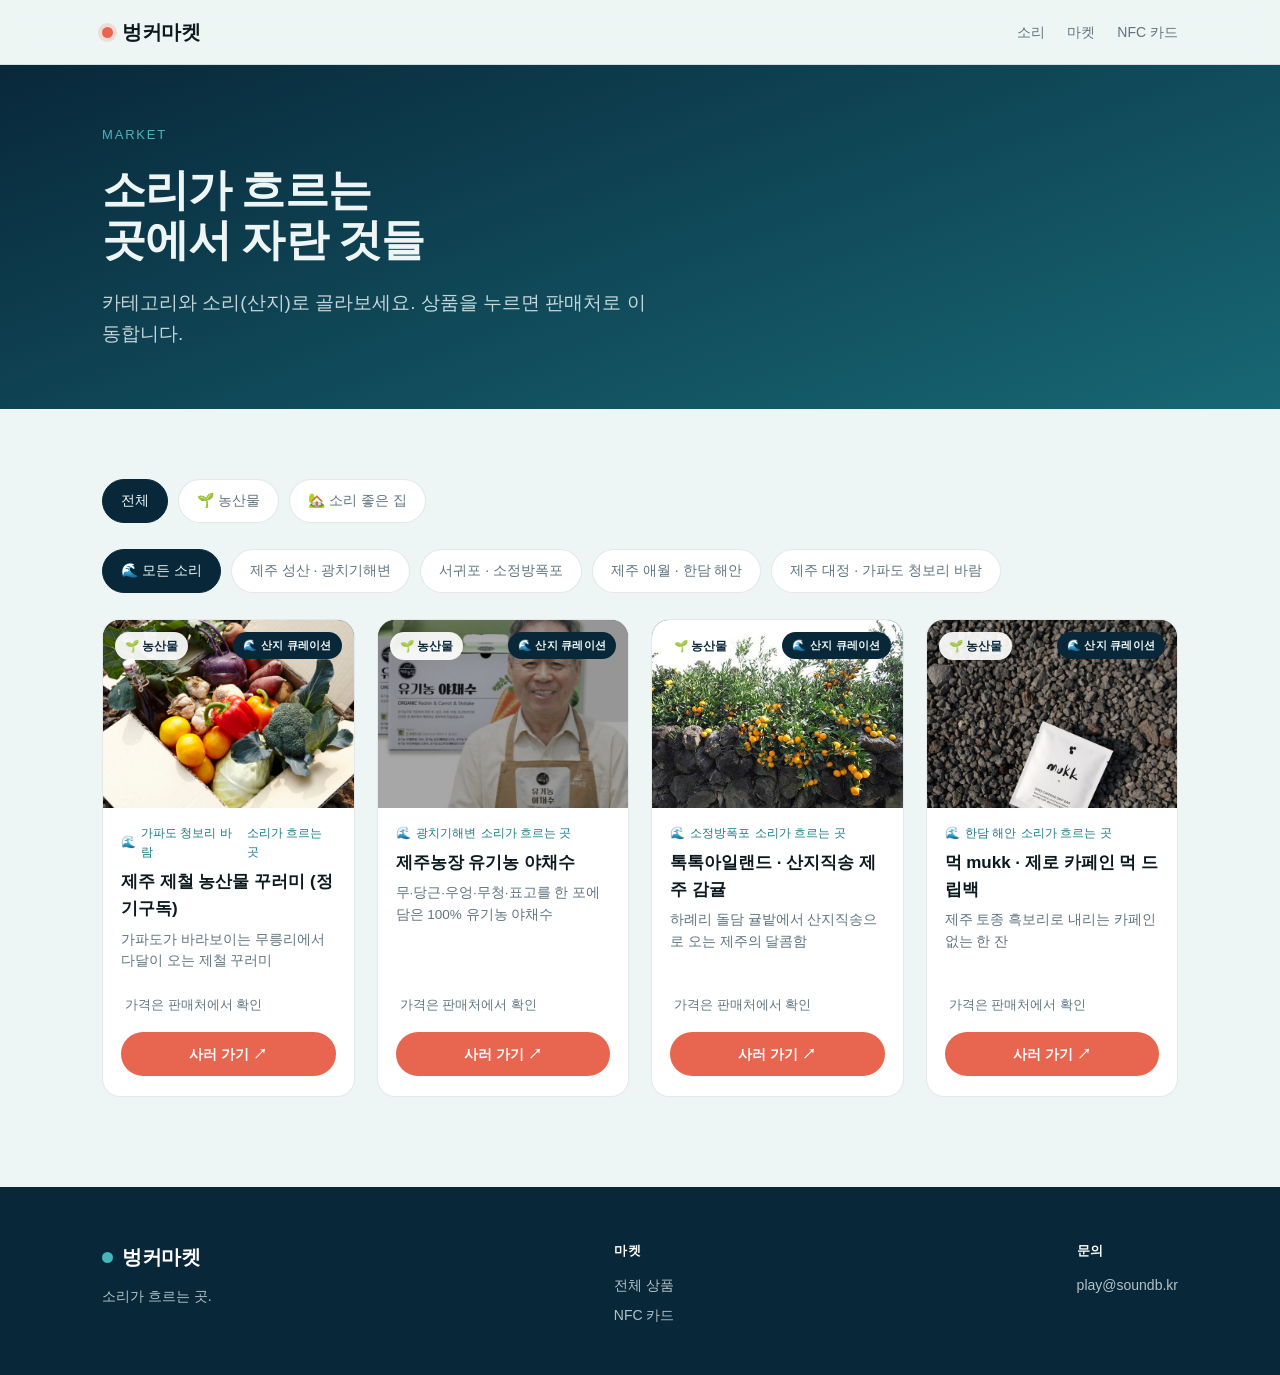
==== catalog.html @ 380b3077 "품절 농가 2곳 제거 (더유스 단호박, 애월 미니밤호박)" ====
<!DOCTYPE html>
<html lang="ko">
<head>
<meta charset="UTF-8">
<meta name="viewport" content="width=device-width, initial-scale=1">
<meta http-equiv="Content-Security-Policy" content="default-src 'self'; script-src 'self' 'unsafe-inline' https://gc.zgo.at; style-src 'self' 'unsafe-inline'; img-src 'self' data: https://bunkermarket.goatcounter.com; media-src 'self'; connect-src 'self' https://bunkermarket.goatcounter.com; object-src 'none'; base-uri 'self'">
<title>마켓 · 벙커마켓</title>
<link rel="stylesheet" href="css/style.css?v=6">
</head>
<body>

<header class="nav">
  <div class="wrap">
    <a class="brand" href="index.html"><span class="dot"></span>벙커마켓</a>
    <nav>
      <a href="index.html#soundmap">소리</a>
      <a href="catalog.html">마켓</a>
      <a href="nfc.html">NFC 카드</a>
    </nav>
  </div>
</header>

<section class="hero" style="background:linear-gradient(160deg,var(--sea),var(--tide) 130%)">
  <div class="wrap" style="padding:56px 22px 60px">
    <span class="kicker">MARKET</span>
    <h1 style="font-size:clamp(28px,5vw,44px)">소리가 흐르는 곳에서 자란 것들</h1>
    <p class="lead">카테고리와 소리(산지)로 골라보세요. 상품을 누르면 판매처로 이동합니다.</p>
  </div>
</section>

<section class="block">
  <div class="wrap">
    <!-- 카테고리 필터 -->
    <div class="filters" id="catFilters"></div>
    <!-- 소리(산지) 필터 -->
    <div class="filters" id="soundFilters"></div>
    <div class="prod-grid" id="grid"></div>
    <p class="muted center" id="empty" style="display:none;padding:40px">조건에 맞는 상품이 없어요.</p>
  </div>
</section>

<footer class="site"><div class="wrap">
  <div class="col"><div class="brand" style="font-size:20px"><span class="dot" style="background:var(--tide-lite);box-shadow:none"></span> 벙커마켓</div>
    <p style="font-size:14px">소리가 흐르는 곳.</p></div>
  <div class="col"><h4>마켓</h4><a href="catalog.html">전체 상품</a><a href="nfc.html">NFC 카드</a></div>
  <div class="col"><h4>문의</h4><a href="mailto:play@soundb.kr">play@soundb.kr</a></div>
</div></footer>

<script src="js/data.js?v=6"></script>
<script src="js/ocean.js?v=6"></script>
<script src="js/app.js?v=6"></script>
<script>
  let state = { cat: U.qs('cat') || 'all', sound: U.qs('s') || 'all' };
  // 존재하지 않는 카테고리/소리 파라미터는 무시 (조작된 URL로 렌더가 깨지지 않게)
  if(state.cat!=='all' && !BUNKER.CATEGORIES[state.cat]) state.cat='all';
  if(state.sound!=='all' && !U.soundById(state.sound)) state.sound='all';

  // 카테고리 칩
  const cf = document.getElementById('catFilters');
  const cats = [['all','전체']].concat(Object.entries(BUNKER.CATEGORIES).map(([k,v])=>[k, v.icon+' '+v.label]));
  cats.forEach(([k,label])=>{
    const c=document.createElement('button'); c.className='chip'+(state.cat===k?' active':''); c.textContent=label;
    c.onclick=()=>{ state.cat=k; sync(); render(); }; cf.appendChild(c);
  });

  // 소리(산지) 칩
  const sf = document.getElementById('soundFilters');
  const soundsWithItems = BUNKER.SOUNDS.filter(s=>U.listingsForSound(s.id).length);
  [['all','🌊 모든 소리']].concat(soundsWithItems.map(s=>[s.id, s.region.area+' · '+s.title]))
    .forEach(([k,label])=>{
      const c=document.createElement('button'); c.className='chip'+(state.sound===k?' active':''); c.textContent=label;
      c.onclick=()=>{ state.sound=k; sync(); render(); }; sf.appendChild(c);
    });

  function sync(){
    [...cf.children].forEach(c=>c.classList.toggle('active',
      c.textContent===(state.cat==='all'?'전체':BUNKER.CATEGORIES[state.cat].icon+' '+BUNKER.CATEGORIES[state.cat].label)));
    [...sf.children].forEach((c,i)=>{
      const key = i===0?'all':soundsWithItems[i-1].id;
      c.classList.toggle('active', key===state.sound);
    });
  }

  function render(){
    const grid=document.getElementById('grid'); grid.innerHTML='';
    const list = BUNKER.LISTINGS.filter(l=>
      (state.cat==='all'||l.category===state.cat) &&
      (state.sound==='all'||l.soundId===state.sound));
    document.getElementById('empty').style.display = list.length?'none':'block';
    list.forEach(l=>grid.appendChild(UI.productCard(l)));
  }
  render();
</script>
<script data-goatcounter="https://bunkermarket.goatcounter.com/count" async src="https://gc.zgo.at/count.js"></script>
</body>
</html>
---- css/style.css ----
/* ============================================================================
 * 벙커마켓 · 디자인 시스템
 * 파도(소리)가 키운 것 — 깊은 바다 / 모래 / 포말
 * ==========================================================================*/
:root{
  --sea:#08283a;        /* 깊은 바다 */
  --sea-2:#0d3446;
  --tide:#1c7a86;       /* 조수 청록 */
  --tide-lite:#48b5bd;
  --foam:#eef6f5;       /* 포말 */
  --sand:#e8d9bd;       /* 모래 */
  --sand-deep:#cbb488;
  --ink:#0c1a20;
  --muted:#5f7480;
  --line:rgba(12,26,32,.10);
  --accent:#e8654f;     /* 산호 (CTA) */
  --accent-deep:#cf4d38;
  --shadow:0 10px 30px -12px rgba(8,40,58,.35);
  --radius:18px;
  --maxw:1120px;
  --serif:"Iowan Old Style","Apple SD Gothic Neo",Georgia,"Nanum Myeongjo",serif;
  --sans:-apple-system,BlinkMacSystemFont,"Apple SD Gothic Neo","Pretendard","Segoe UI",Roboto,sans-serif;
}
*{box-sizing:border-box;margin:0;padding:0}
html{scroll-behavior:smooth}
body{
  font-family:var(--sans);color:var(--ink);background:var(--foam);
  line-height:1.6;-webkit-font-smoothing:antialiased;
}
a{color:inherit;text-decoration:none}
img{max-width:100%;display:block}
.wrap{max-width:var(--maxw);margin:0 auto;padding:0 22px}
.serif{font-family:var(--serif)}
.muted{color:var(--muted)}
.center{text-align:center}

/* --- 헤더 ----------------------------------------------------------------*/
.nav{
  position:sticky;top:0;z-index:50;
  background:rgba(238,246,245,.82);backdrop-filter:saturate(1.4) blur(12px);
  border-bottom:1px solid var(--line);
}
.nav .wrap{display:flex;align-items:center;gap:20px;height:64px;flex-wrap:nowrap;min-width:0}
.brand{font-family:var(--serif);font-weight:600;font-size:20px;letter-spacing:-.02em;display:flex;align-items:center;gap:9px;white-space:nowrap;flex:0 0 auto}
.brand .dot{width:11px;height:11px;border-radius:50%;background:var(--accent);box-shadow:0 0 0 4px rgba(232,101,79,.18);flex:0 0 auto}
.nav nav{margin-left:auto;display:flex;gap:22px;align-items:center;font-size:14px;flex-wrap:nowrap;white-space:nowrap}
.nav nav a{color:var(--muted);transition:color .2s;white-space:nowrap}
.nav nav a:hover{color:var(--ink)}
.cart-btn{position:relative;display:inline-flex;align-items:center;gap:6px;background:var(--sea);color:var(--foam);padding:8px 14px;border-radius:999px;font-size:13px}
.cart-btn .badge{background:var(--accent);color:#fff;border-radius:999px;min-width:18px;height:18px;font-size:11px;display:inline-flex;align-items:center;justify-content:center;padding:0 5px}

/* --- 히어로 --------------------------------------------------------------*/
.hero{position:relative;overflow:hidden;background:linear-gradient(160deg,var(--sea),var(--sea-2) 60%,#0a2d3f);color:var(--foam)}
.hero .wrap{position:relative;z-index:2;padding:86px 22px 96px}
.hero h1{font-family:var(--serif);font-size:clamp(34px,6vw,60px);line-height:1.14;letter-spacing:-.02em;font-weight:600;max-width:18ch;word-break:keep-all;text-wrap:balance}
.hero p.lead{margin-top:22px;font-size:clamp(15px,2.2vw,19px);max-width:52ch;color:rgba(238,246,245,.82)}
.hero .kicker{display:inline-flex;align-items:center;gap:8px;font-size:13px;letter-spacing:.14em;text-transform:uppercase;color:var(--tide-lite);margin-bottom:20px}
.hero .cta-row{margin-top:34px;display:flex;gap:14px;flex-wrap:wrap}
.wave-bg{position:absolute;inset:0;z-index:1;opacity:.5}

/* --- 버튼 ----------------------------------------------------------------*/
.btn{display:inline-flex;align-items:center;gap:9px;padding:13px 22px;border-radius:999px;font-size:15px;font-weight:600;border:0;cursor:pointer;transition:transform .15s,background .2s,box-shadow .2s;font-family:var(--sans)}
.btn:active{transform:translateY(1px)}
.btn-accent{background:var(--accent);color:#fff}
.btn-accent:hover{background:var(--accent-deep);box-shadow:0 8px 20px -8px rgba(232,101,79,.6)}
.btn-ghost{background:rgba(255,255,255,.10);color:var(--foam);border:1px solid rgba(255,255,255,.25)}
.btn-ghost:hover{background:rgba(255,255,255,.18)}
.btn-dark{background:var(--sea);color:var(--foam)}
.btn-dark:hover{background:var(--sea-2)}
.btn-line{background:transparent;border:1.5px solid var(--sea);color:var(--sea)}
.btn-line:hover{background:var(--sea);color:var(--foam)}
.btn-sm{padding:11px 18px;font-size:14px;min-height:44px}
.btn[disabled]{opacity:.45;cursor:not-allowed}

/* --- 섹션 ----------------------------------------------------------------*/
section.block{padding:70px 0}
.sec-head{display:flex;align-items:flex-end;justify-content:space-between;gap:20px;margin-bottom:34px;flex-wrap:wrap}
.sec-head h2{font-family:var(--serif);font-size:clamp(24px,3.6vw,34px);letter-spacing:-.01em;font-weight:600}
.sec-head p{color:var(--muted);max-width:46ch;margin-top:6px}

/* --- 컨셉 3단계 ----------------------------------------------------------*/
.steps{display:grid;grid-template-columns:repeat(3,1fr);gap:20px}
.step{background:#fff;border:1px solid var(--line);border-radius:var(--radius);padding:28px}
.step .n{font-family:var(--serif);font-size:15px;color:var(--tide);letter-spacing:.1em}
.step h3{margin:10px 0 8px;font-size:19px}
.step p{color:var(--muted);font-size:14.5px}

/* --- 소리 그리드 ---------------------------------------------------------*/
.sound-grid{display:grid;grid-template-columns:repeat(auto-fill,minmax(240px,1fr));gap:20px}
.sound-card{position:relative;border-radius:var(--radius);overflow:hidden;color:#fff;min-height:230px;display:flex;flex-direction:column;justify-content:flex-end;padding:20px;box-shadow:var(--shadow);transition:transform .2s}
.sound-card:hover{transform:translateY(-4px)}
.sound-card .code{position:absolute;top:16px;left:18px;font-size:12px;letter-spacing:.12em;opacity:.85}
.sound-card .play{position:absolute;top:14px;right:14px;width:40px;height:40px;border-radius:50%;background:rgba(255,255,255,.9);color:var(--sea);border:0;cursor:pointer;font-size:15px;display:flex;align-items:center;justify-content:center;transition:transform .15s}
.sound-card .play:hover{transform:scale(1.08)}
.sound-card h3{font-family:var(--serif);font-size:21px;font-weight:600;letter-spacing:-.01em}
.sound-card .spot{font-size:13px;opacity:.9;margin-top:3px}
.sound-card .tags{margin-top:12px;display:flex;gap:6px;flex-wrap:wrap}
.sound-card .tags span{font-size:11px;background:rgba(255,255,255,.2);padding:3px 9px;border-radius:999px;backdrop-filter:blur(4px)}
.sound-card .gro{position:absolute;inset:0;z-index:-0}
.sc-overlay{position:absolute;inset:0;background:linear-gradient(180deg,rgba(6,20,30,.05),rgba(6,20,30,.72))}
/* equalizer 애니메이션 */
.eq{display:inline-flex;gap:2px;align-items:flex-end;height:12px}
.eq i{width:2.5px;background:currentColor;border-radius:2px;animation:eq 1s infinite ease-in-out}
.eq i:nth-child(2){animation-delay:.15s}.eq i:nth-child(3){animation-delay:.3s}.eq i:nth-child(4){animation-delay:.45s}
@keyframes eq{0%,100%{height:3px}50%{height:12px}}

/* 재생 중인 소리 카드: 살아있는 표시 */
.sound-card .live{display:none;position:absolute;top:28px;right:66px;color:#fff;z-index:2}
.sound-card.playing .live{display:inline-flex}
.sound-card.playing{animation:seaPulse 2.6s ease-in-out infinite;box-shadow:0 0 0 3px rgba(255,255,255,.4),var(--shadow)}
.sound-card.playing .play{background:#fff}
@keyframes seaPulse{0%,100%{transform:translateY(0) scale(1)}50%{transform:translateY(-3px) scale(1.015)}}

/* 제주 소리 지도 — 전시관 에디션 (검은 바탕, 세선 에칭) */
.seamap-panel{position:relative;background:radial-gradient(120% 140% at 50% 0%,#101216 0%,#0a0b0d 55%,#060708 100%);border:1px solid rgba(255,255,255,.07);border-radius:var(--radius);padding:22px 20px 14px;box-shadow:0 30px 60px -30px rgba(0,0,0,.55)}
.seamap-cap{display:flex;align-items:baseline;gap:14px;padding:0 4px 14px;flex-wrap:wrap}
.seamap-cap .en{font-size:11px;letter-spacing:.32em;color:rgba(255,255,255,.38)}
.seamap-cap .ko{font-family:var(--serif);font-size:15px;color:rgba(255,255,255,.75)}
.seamap-panel svg{width:100%;height:auto;display:block}
.seamap-panel .isle{fill:#14171d;stroke:rgba(255,255,255,.5);stroke-width:1;stroke-linejoin:round;vector-effect:non-scaling-stroke}
.seamap-panel .inset rect{fill:rgba(255,255,255,.015);stroke:rgba(255,255,255,.16);stroke-dasharray:3 6;stroke-width:1}
.pin{cursor:pointer;outline:none}
.pin .hit{fill:transparent}
.pin .dot{fill:rgba(255,255,255,.95);transform-box:fill-box;transform-origin:center;transition:transform .18s;filter:drop-shadow(0 0 5px rgba(255,255,255,.55))}
.pin:hover .dot,.pin:focus .dot{transform:scale(1.5)}
.pin .lbl{fill:rgba(255,255,255,.52);font-size:13px;letter-spacing:.04em;transition:fill .18s;paint-order:stroke;stroke:rgba(6,7,8,.85);stroke-width:3px}
.pin:hover .lbl,.pin:focus .lbl{fill:rgba(255,255,255,.9)}
.pin .halo{fill:none;stroke:var(--accent,#e2725b);stroke-opacity:0;transform-box:fill-box;transform-origin:center}
.pin.playing .dot{fill:var(--accent,#e2725b);transform:scale(1.5);filter:drop-shadow(0 0 8px rgba(226,114,91,.8))}
.pin.playing .lbl{fill:#fff;font-weight:600}
.pin.playing .halo{animation:mapPing 1.6s ease-out infinite}
@keyframes mapPing{0%{transform:scale(.5);stroke-opacity:.9}100%{transform:scale(2.4);stroke-opacity:0}}
.seamap-transport{display:flex;align-items:center;gap:14px;border-top:1px solid rgba(255,255,255,.08);margin-top:10px;padding:13px 6px 6px}
.seamap-transport .np{flex:1;min-width:0;color:rgba(255,255,255,.82);font-size:14px}
.seamap-transport .tc{flex:0 0 auto;display:flex;gap:10px;align-items:center}
.seamap-transport .tb{width:44px;height:44px;border-radius:50%;border:1px solid rgba(255,255,255,.2);background:rgba(255,255,255,.06);color:#fff;font-size:15px;line-height:1;cursor:pointer;display:flex;align-items:center;justify-content:center;transition:all .15s}
.seamap-transport .tb:hover{background:rgba(255,255,255,.16);border-color:rgba(255,255,255,.4)}
/* 가운데 재생/정지 버튼 — 크고 눈에 띄게 */
.seamap-transport .tb.toggle{width:56px;height:56px;font-size:19px;background:#fff;color:#111;border-color:#fff}
.seamap-transport .tb.toggle:hover{transform:scale(1.05)}
.seamap-transport.active .tb.toggle{background:var(--accent,#e2725b);color:#fff;border-color:var(--accent,#e2725b)}

/* 모바일 이름 칩 스트립 (기본 숨김 → 좁은 화면에서만) */
.seamap-list{display:none}

@media (max-width:640px){
  .seamap-panel{padding:16px 12px 12px}
  .pin .lbl{display:none}                 /* 작아서 뭉개지는 라벨 숨김 */
  .pin .dot{r:8}                          /* 핀 크게 */
  .pin .hit{r:40}                         /* 탭 영역 크게 */
  .pin.playing .dot{r:8}
  .seamap-cap .ko{display:none}
  .seamap-list{display:flex;gap:8px;overflow-x:auto;padding:14px 2px 4px;scrollbar-width:none;-webkit-overflow-scrolling:touch}
  .seamap-list::-webkit-scrollbar{display:none}
  .seamap-list .mchip{flex:0 0 auto;white-space:nowrap;border:1px solid rgba(255,255,255,.2);background:rgba(255,255,255,.06);color:rgba(255,255,255,.88);border-radius:999px;padding:10px 16px;font-size:14.5px;cursor:pointer;transition:all .15s}
  .seamap-list .mchip.playing{background:var(--accent,#e2725b);border-color:var(--accent,#e2725b);color:#fff}
  .seamap-transport{flex-wrap:wrap;gap:10px}
  .seamap-transport .np{flex:1 0 100%;order:2;font-size:13.5px}
  .seamap-transport .tc{order:1;width:100%;justify-content:center;gap:16px}
}
.seamap-chips .chip{border:1px solid rgba(255,255,255,.18);background:rgba(255,255,255,.05);color:rgba(255,255,255,.85);border-radius:999px;padding:7px 14px;font-size:13px;cursor:pointer;transition:all .15s}
.seamap-chips .chip:hover{background:rgba(255,255,255,.12)}
.seamap-chips .chip.playing{background:var(--accent,#e2725b);border-color:var(--accent,#e2725b);color:#fff}
.seamap-chips .off-note{font-size:12px;color:rgba(255,255,255,.35)}

/* --- 상품 카드 -----------------------------------------------------------*/
.prod-grid{display:grid;grid-template-columns:repeat(auto-fill,minmax(250px,1fr));gap:22px}
.prod-card{background:#fff;border:1px solid var(--line);border-radius:var(--radius);overflow:hidden;display:flex;flex-direction:column;transition:transform .2s,box-shadow .2s}
.prod-card:hover{transform:translateY(-4px);box-shadow:var(--shadow)}
.prod-thumb{aspect-ratio:4/3;position:relative;display:flex;align-items:center;justify-content:center;overflow:hidden}
.prod-thumb .emoji{font-size:52px;filter:drop-shadow(0 6px 10px rgba(0,0,0,.15))}
.prod-thumb .photo{position:absolute;inset:0;width:100%;height:100%;object-fit:cover}
.prod-thumb .cat,.prod-thumb .pick{z-index:2}
.prod-thumb .cat{position:absolute;top:12px;left:12px;background:rgba(255,255,255,.92);color:var(--sea);font-size:11.5px;font-weight:600;padding:5px 10px;border-radius:999px}
.prod-body{padding:16px 18px 20px;display:flex;flex-direction:column;flex:1}
.prod-body .from{font-size:12px;color:var(--tide);display:flex;align-items:center;gap:5px;margin-bottom:6px}
.prod-body h3{font-size:17px;font-weight:600}
.prod-body .short{font-size:13.5px;color:var(--muted);margin-top:6px;flex:1}
.prod-body .price{margin-top:14px;font-family:var(--serif);font-size:20px}
.prod-body .price small{font-size:13px;color:var(--muted);font-family:var(--sans);margin-left:4px}
.prod-actions{margin-top:14px;display:flex;gap:8px}
.prod-actions .btn{flex:1;justify-content:center}

/* --- 필터 바 -------------------------------------------------------------*/
.filters{display:flex;gap:10px;flex-wrap:wrap;margin-bottom:26px}
/* 상품 상세 2단 (모바일에선 1단 스택) */
.detail-cols{display:grid;grid-template-columns:1fr 1fr;gap:40px;align-items:start}
.chip{border:1.5px solid var(--line);background:#fff;color:var(--muted);padding:11px 18px;border-radius:999px;font-size:14px;min-height:44px;cursor:pointer;transition:all .18s}
.chip.active{background:var(--sea);color:var(--foam);border-color:var(--sea)}

/* --- 소리 상세(sound.html) ----------------------------------------------*/
.detail-hero{color:#fff;position:relative;overflow:hidden}
.detail-hero .wrap{position:relative;z-index:2;padding:70px 22px 60px}
.detail-hero .code{font-size:13px;letter-spacing:.16em;opacity:.85}
.detail-hero h1{font-family:var(--serif);font-size:clamp(30px,5.5vw,52px);font-weight:600;margin:12px 0 8px;letter-spacing:-.02em;word-break:keep-all;text-wrap:balance}
.detail-hero .spot{font-size:15px;opacity:.9}
.detail-hero .story{margin-top:20px;max-width:56ch;font-size:16px;opacity:.92}
.player{margin-top:28px;display:flex;align-items:center;gap:16px;background:rgba(255,255,255,.10);border:1px solid rgba(255,255,255,.22);border-radius:999px;padding:10px 10px 10px 20px;max-width:440px;backdrop-filter:blur(6px)}
.player .big-play{width:52px;height:52px;border-radius:50%;background:#fff;color:var(--sea);border:0;font-size:20px;cursor:pointer;flex:0 0 auto;display:flex;align-items:center;justify-content:center}
/* 자동재생이 막혔을 때 탭 유도 펄스 */
.player.need-tap .big-play{animation:tapPulse 1.3s ease-in-out infinite}
@keyframes tapPulse{0%,100%{box-shadow:0 0 0 0 rgba(255,255,255,.55);transform:scale(1)}50%{box-shadow:0 0 0 12px rgba(255,255,255,0);transform:scale(1.06)}}
.player .meta{font-size:13px;line-height:1.35}
.player .wavebar{flex:1;height:26px;display:flex;align-items:center;gap:2px;overflow:hidden}
.player .wavebar i{flex:1;background:rgba(255,255,255,.5);border-radius:2px;height:6px}
.player.playing .wavebar i{animation:eq 1.1s infinite ease-in-out;background:rgba(255,255,255,.85)}

/* --- 인포 라인 -----------------------------------------------------------*/
.infoline{display:flex;gap:26px;flex-wrap:wrap;margin-top:24px;font-size:13.5px}
.infoline div span{display:block;color:rgba(255,255,255,.6);font-size:11.5px;letter-spacing:.08em;text-transform:uppercase;margin-bottom:2px}

/* --- 문의/주문 폼 --------------------------------------------------------*/
.form-card{background:#fff;border:1px solid var(--line);border-radius:var(--radius);padding:26px;max-width:520px}
.form-card label{display:block;font-size:13px;color:var(--muted);margin:14px 0 6px}
.form-card input,.form-card textarea{width:100%;border:1.5px solid var(--line);border-radius:12px;padding:12px 14px;font-size:15px;font-family:inherit}
.form-card input:focus,.form-card textarea:focus{outline:none;border-color:var(--tide)}

/* --- 드로어(장바구니) ----------------------------------------------------*/
.drawer-mask{position:fixed;inset:0;background:rgba(8,40,58,.4);opacity:0;pointer-events:none;transition:opacity .25s;z-index:60}
.drawer-mask.open{opacity:1;pointer-events:auto}
.drawer{position:fixed;top:0;right:0;height:100%;width:min(400px,92vw);background:#fff;z-index:61;transform:translateX(100%);transition:transform .3s cubic-bezier(.4,0,.2,1);display:flex;flex-direction:column;box-shadow:-20px 0 50px -20px rgba(0,0,0,.4)}
.drawer.open{transform:none}
.drawer header{padding:20px;border-bottom:1px solid var(--line);display:flex;align-items:center;justify-content:space-between}
.drawer header h3{font-family:var(--serif);font-size:20px}
.drawer .items{flex:1;overflow:auto;padding:8px 20px}
.drawer .ci{display:flex;gap:12px;padding:14px 0;border-bottom:1px solid var(--line);align-items:center}
.drawer .ci .ic{width:48px;height:48px;border-radius:12px;display:flex;align-items:center;justify-content:center;font-size:24px;flex:0 0 auto}
.drawer .ci .g{flex:1}
.drawer .ci .g .t{font-weight:600;font-size:14.5px}
.drawer .ci .g .p{font-size:13px;color:var(--muted)}
.drawer .ci .qty{display:flex;align-items:center;gap:8px}
.drawer .ci .qty button{width:26px;height:26px;border-radius:8px;border:1px solid var(--line);background:#fff;cursor:pointer;font-size:15px}
.drawer footer{padding:20px;border-top:1px solid var(--line)}
.drawer .tot{display:flex;justify-content:space-between;font-size:16px;margin-bottom:14px}
.drawer .tot b{font-family:var(--serif);font-size:20px}
.x{background:none;border:0;font-size:22px;cursor:pointer;color:var(--muted);line-height:1}
.empty{padding:60px 20px;text-align:center;color:var(--muted)}

/* --- 푸터 ----------------------------------------------------------------*/
footer.site{background:var(--sea);color:rgba(238,246,245,.75);padding:54px 0 40px;margin-top:20px}
footer.site .wrap{display:flex;justify-content:space-between;gap:30px;flex-wrap:wrap}
footer.site .brand{color:#fff;margin-bottom:12px}
footer.site a{color:rgba(238,246,245,.75)}
footer.site a:hover{color:#fff}
footer.site .col h4{color:#fff;font-size:13px;letter-spacing:.06em;margin-bottom:12px;text-transform:uppercase}
footer.site .col a{display:block;font-size:14px;margin-bottom:8px}

/* --- 토스트 --------------------------------------------------------------*/
.toast{position:fixed;bottom:24px;left:50%;transform:translateX(-50%) translateY(20px);background:var(--sea);color:#fff;padding:13px 22px;border-radius:999px;font-size:14px;opacity:0;pointer-events:none;transition:all .3s;z-index:80;box-shadow:var(--shadow)}
.toast.show{opacity:1;transform:translateX(-50%) translateY(0)}

/* --- NFC 배너 ------------------------------------------------------------*/
.nfc-banner{background:linear-gradient(120deg,var(--tide),#155f69);color:#fff;border-radius:var(--radius);padding:26px 28px;display:flex;align-items:center;gap:22px;flex-wrap:wrap}
.nfc-banner .ico{font-size:38px}
.nfc-banner .t{flex:1;min-width:220px}
.nfc-banner h3{font-family:var(--serif);font-size:22px;margin-bottom:4px}
.nfc-banner p{font-size:14px;opacity:.9}

/* --- 큐레이션(컬리 방법론 이식) ----------------------------------------- */
/* 큐레이터 노트: '왜 이걸 골랐나'를 담는 에디토리얼 블록 */
.curator-note{background:#fff;border:1px solid var(--line);border-left:3px solid var(--accent);
  border-radius:14px;padding:18px 20px;margin-top:22px}
.curator-note .lbl{display:flex;align-items:center;gap:8px;font-size:12px;letter-spacing:.06em;
  color:var(--tide);font-weight:600;margin-bottom:8px;text-transform:uppercase}
.curator-note .lbl .av{width:22px;height:22px;border-radius:50%;background:var(--tide);color:#fff;
  display:inline-flex;align-items:center;justify-content:center;font-size:12px}
.curator-note p{font-family:var(--serif);font-size:16px;line-height:1.7;color:var(--ink)}

/* 산지 정보 스펙표: 컬리 상품정보 스타일 */
.spec{margin-top:24px;border-top:1px solid var(--line)}
.spec .row{display:flex;padding:13px 2px;border-bottom:1px solid var(--line);font-size:14.5px}
.spec .row dt{width:104px;flex:0 0 auto;color:var(--muted)}
.spec .row dd{color:var(--ink)}

/* PLP 큐레이션 배지 */
.prod-thumb .pick{position:absolute;top:12px;right:12px;background:var(--sea);color:var(--foam);
  font-size:11px;font-weight:600;padding:5px 10px;border-radius:999px;letter-spacing:.02em}

/* sticky 구매바: 컬리의 대표 전환 장치 (모바일 하단 고정) */
.buybar{position:fixed;left:0;right:0;bottom:0;z-index:70;display:none;
  align-items:center;gap:14px;padding:12px 18px calc(12px + env(safe-area-inset-bottom));
  background:rgba(255,255,255,.96);backdrop-filter:blur(10px);border-top:1px solid var(--line);
  box-shadow:0 -8px 24px -14px rgba(8,40,58,.4)}
.buybar .bp{flex:1;min-width:0}
.buybar .bp .t{font-size:12px;color:var(--muted);white-space:nowrap;overflow:hidden;text-overflow:ellipsis}
.buybar .bp .v{font-family:var(--serif);font-size:19px;line-height:1.15}
.buybar .btn{flex:0 0 auto}

/* --- 반응형 --------------------------------------------------------------*/
@media(max-width:760px){
  .buybar{display:flex}
  main.wrap{padding-bottom:96px !important}
  .steps{grid-template-columns:1fr}
  /* 모바일에서도 내비 유지 (NFC 유입 = 모바일) — 크기만 축소 */
  .nav nav{gap:14px;font-size:13px}
  .nav .wrap{gap:14px}
  .hero .wrap{padding:60px 22px 70px}
  section.block{padding:50px 0}
  /* 상품 상세: 이미지 위 / 정보 아래 1단 스택 */
  .detail-cols{grid-template-columns:1fr;gap:24px}
  /* 필터 칩: 세로로 쌓지 말고 한 줄 가로 스크롤 */
  .filters{flex-wrap:nowrap;overflow-x:auto;-webkit-overflow-scrolling:touch;scrollbar-width:none;padding-bottom:4px}
  .filters::-webkit-scrollbar{display:none}
  .chip{flex:0 0 auto;white-space:nowrap}
}

/* 아주 좁은 화면(구형/소형 폰): 내비 더 축소 + 부차 링크 숨김 */
@media(max-width:380px){
  .nav .wrap{gap:10px}
  .nav nav{gap:12px;font-size:12.5px}
  .brand{font-size:18px}
  .nav-hidexs{display:none}   /* '이야기'(같은 페이지 앵커) 숨겨 자리 확보 */
}
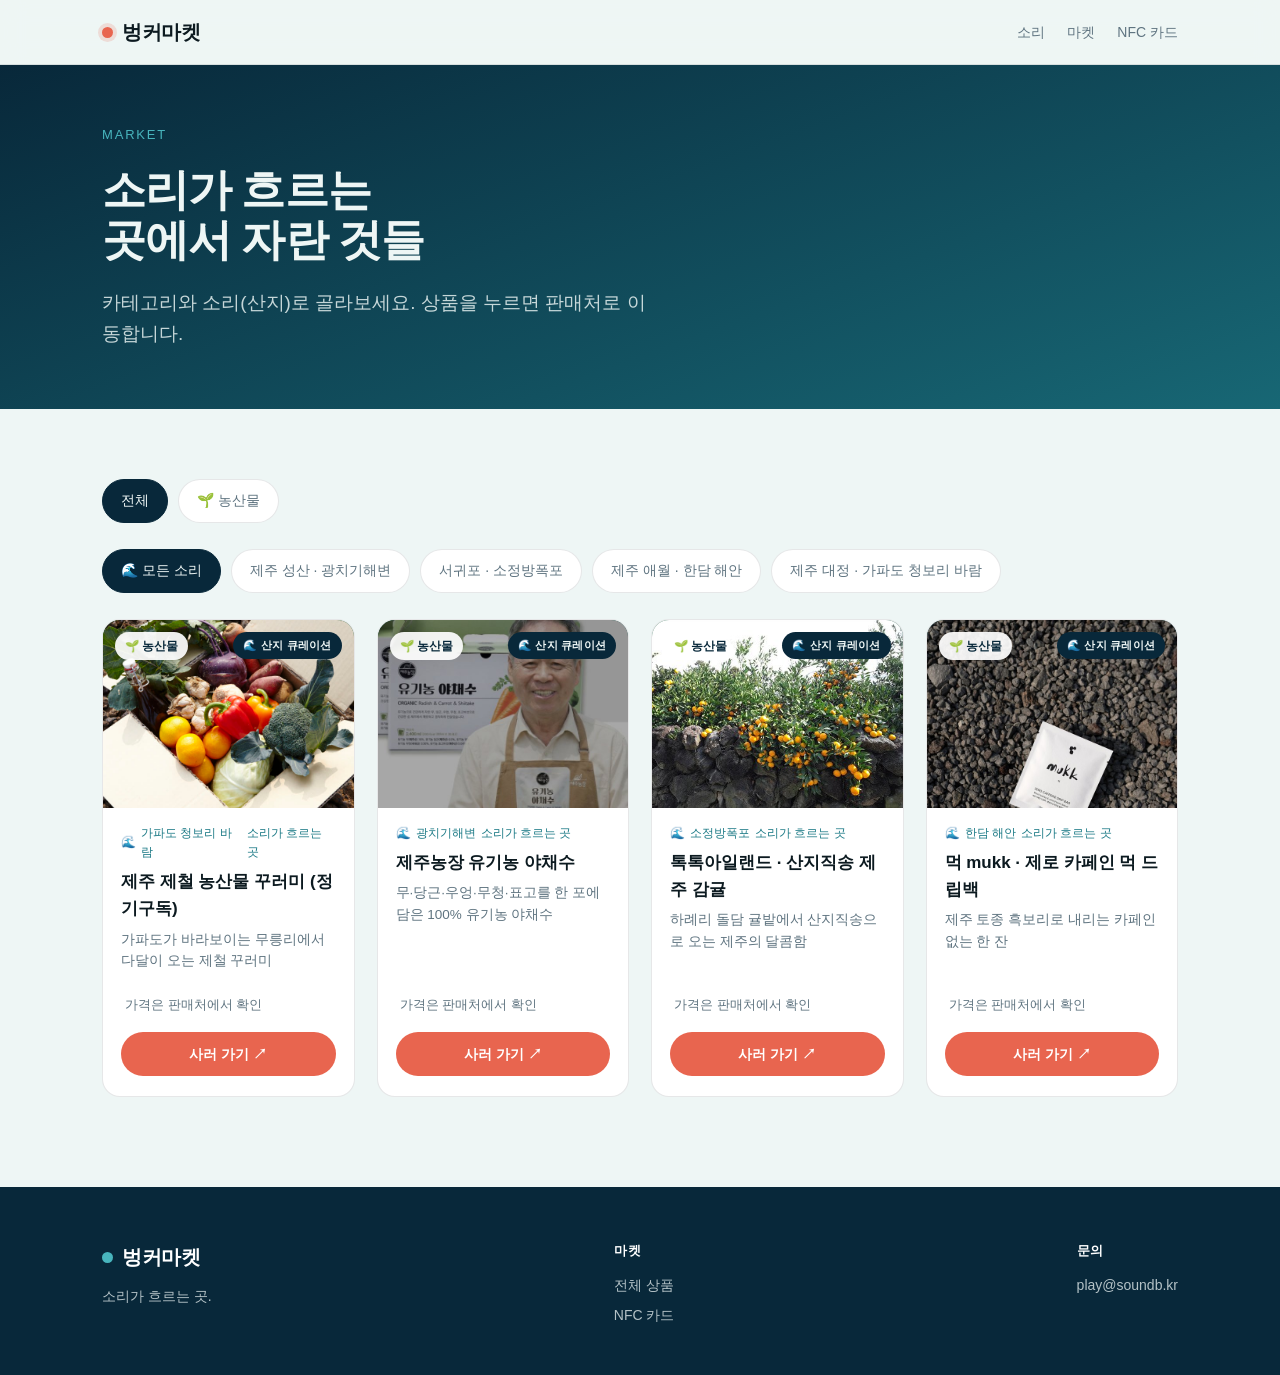
==== commit d1db28b3: "리뷰 2회차(사용자 경험): 없는 카드 번호는 말없이 홈 대신 '소리를 찾을 수 없어요' 안내로 · 상품 없는 카테고리 칩 숨김과 '준비 중' 안내 · 태그 안내의 카드 코드 줄바" ====
--- a/catalog.html
+++ b/catalog.html
@@ -57,7 +57,10 @@
 
   // 카테고리 칩
   const cf = document.getElementById('catFilters');
-  const cats = [['all','전체']].concat(Object.entries(BUNKER.CATEGORIES).map(([k,v])=>[k, v.icon+' '+v.label]));
+  const hasItems = k => BUNKER.LISTINGS.some(l=>l.category===k);
+  const cats = [['all','전체']].concat(Object.entries(BUNKER.CATEGORIES)
+    .filter(([k])=>hasItems(k) || k===state.cat)   // 빈 카테고리는 칩을 숨긴다 (직접 링크로 온 경우만 남김)
+    .map(([k,v])=>[k, v.icon+' '+v.label]));
   cats.forEach(([k,label])=>{
     const c=document.createElement('button'); c.className='chip'+(state.cat===k?' active':''); c.textContent=label;
     c.onclick=()=>{ state.cat=k; sync(); render(); }; cf.appendChild(c);
@@ -86,7 +89,11 @@
     const list = BUNKER.LISTINGS.filter(l=>
       (state.cat==='all'||l.category===state.cat) &&
       (state.sound==='all'||l.soundId===state.sound));
-    document.getElementById('empty').style.display = list.length?'none':'block';
+    const empty = document.getElementById('empty');
+    empty.style.display = list.length?'none':'block';
+    empty.textContent = (state.cat!=='all' && !hasItems(state.cat))
+      ? `${BUNKER.CATEGORIES[state.cat].label} 상품은 아직 준비 중이에요. 곧 소개할게요 🌊`
+      : '조건에 맞는 상품이 없어요.';
     list.forEach(l=>grid.appendChild(UI.productCard(l)));
   }
   render();
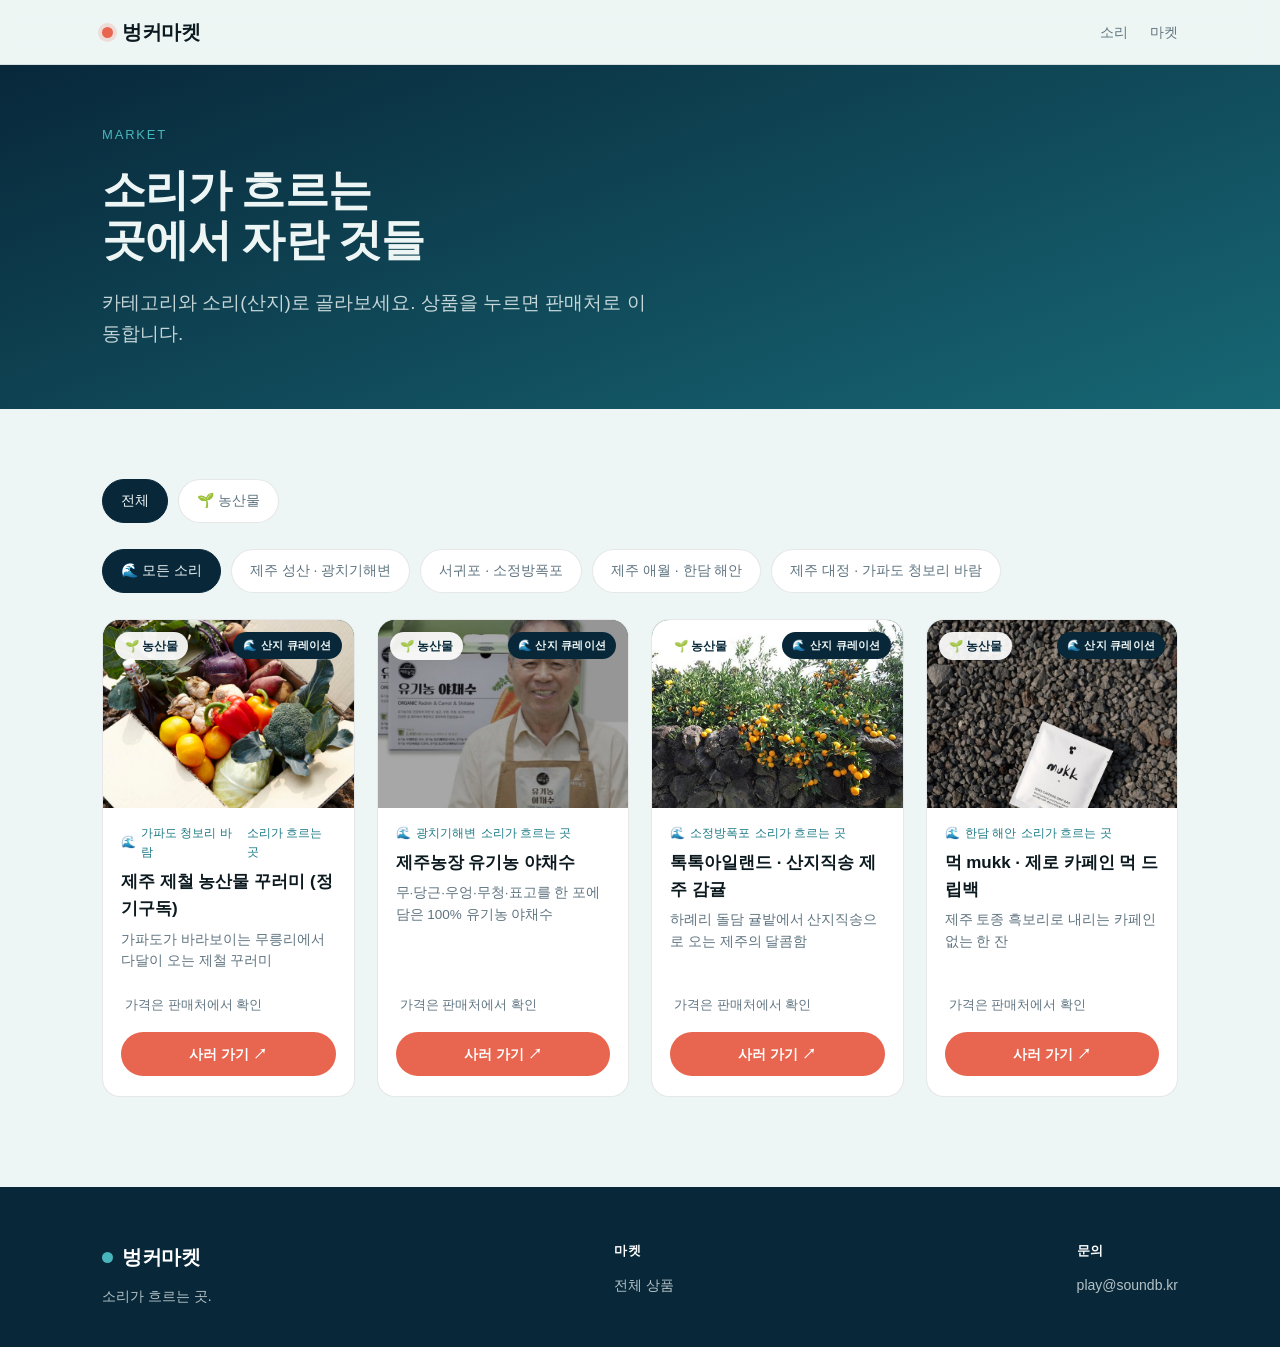
==== commit 8e8ae83d: "손님 화면에서 NFC 카드(운영자 도구) 링크 제거 · 소리 못 불러오면 합성음 대신 '다시 눌러주세요' 안내 · 연결 없던 상품 상세(product.html) 삭제 · 캐시 v=" ====
--- a/catalog.html
+++ b/catalog.html
@@ -5,7 +5,7 @@
 <meta name="viewport" content="width=device-width, initial-scale=1">
 <meta http-equiv="Content-Security-Policy" content="default-src 'self'; script-src 'self' 'unsafe-inline' https://gc.zgo.at; style-src 'self' 'unsafe-inline'; img-src 'self' data: https://bunkermarket.goatcounter.com; media-src 'self'; connect-src 'self' https://bunkermarket.goatcounter.com; object-src 'none'; base-uri 'self'">
 <title>마켓 · 벙커마켓</title>
-<link rel="stylesheet" href="css/style.css?v=6">
+<link rel="stylesheet" href="css/style.css?v=8">
 </head>
 <body>
 
@@ -15,7 +15,6 @@
     <nav>
       <a href="index.html#soundmap">소리</a>
       <a href="catalog.html">마켓</a>
-      <a href="nfc.html">NFC 카드</a>
     </nav>
   </div>
 </header>
@@ -42,13 +41,13 @@
 <footer class="site"><div class="wrap">
   <div class="col"><div class="brand" style="font-size:20px"><span class="dot" style="background:var(--tide-lite);box-shadow:none"></span> 벙커마켓</div>
     <p style="font-size:14px">소리가 흐르는 곳.</p></div>
-  <div class="col"><h4>마켓</h4><a href="catalog.html">전체 상품</a><a href="nfc.html">NFC 카드</a></div>
+  <div class="col"><h4>마켓</h4><a href="catalog.html">전체 상품</a></div>
   <div class="col"><h4>문의</h4><a href="mailto:play@soundb.kr">play@soundb.kr</a></div>
 </div></footer>
 
-<script src="js/data.js?v=6"></script>
-<script src="js/ocean.js?v=6"></script>
-<script src="js/app.js?v=6"></script>
+<script src="js/data.js?v=8"></script>
+<script src="js/ocean.js?v=8"></script>
+<script src="js/app.js?v=8"></script>
 <script>
   let state = { cat: U.qs('cat') || 'all', sound: U.qs('s') || 'all' };
   // 존재하지 않는 카테고리/소리 파라미터는 무시 (조작된 URL로 렌더가 깨지지 않게)
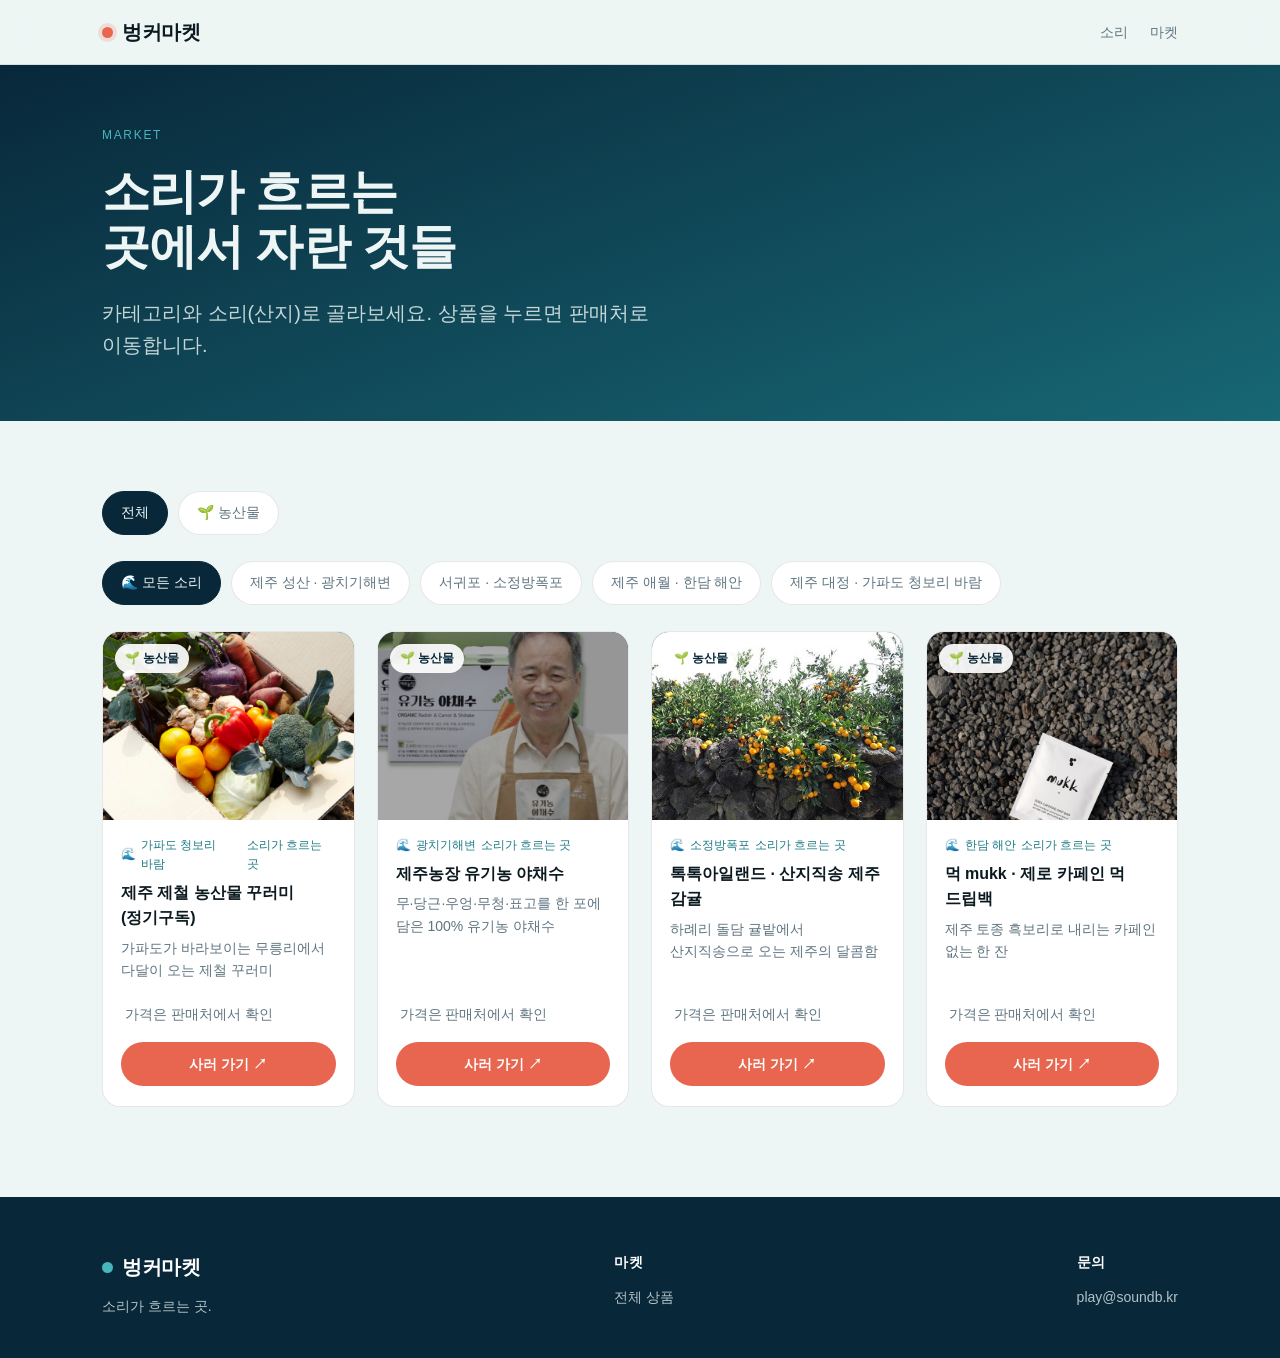
==== commit 720e832f: "디자인 2회차(타이포): 한글 단어 단위 줄바꿈 · 제목 서체를 본문과 한 가족으로(한글엔 적용 안 되던 명조 지정 제거) · 글자 크기 16단계 → 12/14/16/20/24/3" ====
--- a/catalog.html
+++ b/catalog.html
@@ -22,7 +22,7 @@
 <section class="hero" style="background:linear-gradient(160deg,var(--sea),var(--tide) 130%)">
   <div class="wrap" style="padding:56px 22px 60px">
     <span class="kicker">MARKET</span>
-    <h1 style="font-size:clamp(28px,5vw,44px)">소리가 흐르는 곳에서 자란 것들</h1>
+    <h1 style="font-size:clamp(32px,5vw,48px)">소리가 흐르는 곳에서 자란 것들</h1>
     <p class="lead">카테고리와 소리(산지)로 골라보세요. 상품을 누르면 판매처로 이동합니다.</p>
   </div>
 </section>
--- a/css/style.css
+++ b/css/style.css
@@ -18,7 +18,9 @@
   --shadow:0 10px 30px -12px rgba(8,40,58,.35);
   --radius:18px;
   --maxw:1120px;
-  --serif:"Iowan Old Style","Apple SD Gothic Neo",Georgia,"Nanum Myeongjo",serif;
+  /* 제목도 본문과 같은 한 가족. 예전 세리프 지정은 한글엔 적용되지 않아(아이폰엔 한글 명조가 없다)
+     한 제목 안에서 영문만 명조·한글은 고딕으로 섞였다. */
+  --serif:var(--sans);
   --sans:-apple-system,BlinkMacSystemFont,"Apple SD Gothic Neo","Pretendard","Segoe UI",Roboto,sans-serif;
 }
 *{box-sizing:border-box;margin:0;padding:0}
@@ -26,6 +28,7 @@
 body{
   font-family:var(--sans);color:var(--ink);background:var(--foam);
   line-height:1.6;-webkit-font-smoothing:antialiased;
+  word-break:keep-all;overflow-wrap:anywhere;   /* 한글은 단어 단위로 줄바꿈 */
 }
 a{color:inherit;text-decoration:none}
 img{max-width:100%;display:block}
@@ -46,20 +49,20 @@
 .nav nav{margin-left:auto;display:flex;gap:22px;align-items:center;font-size:14px;flex-wrap:nowrap;white-space:nowrap}
 .nav nav a{color:var(--muted);transition:color .2s;white-space:nowrap}
 .nav nav a:hover{color:var(--ink)}
-.cart-btn{position:relative;display:inline-flex;align-items:center;gap:6px;background:var(--sea);color:var(--foam);padding:8px 14px;border-radius:999px;font-size:13px}
-.cart-btn .badge{background:var(--accent);color:#fff;border-radius:999px;min-width:18px;height:18px;font-size:11px;display:inline-flex;align-items:center;justify-content:center;padding:0 5px}
+.cart-btn{position:relative;display:inline-flex;align-items:center;gap:6px;background:var(--sea);color:var(--foam);padding:8px 14px;border-radius:999px;font-size:14px}
+.cart-btn .badge{background:var(--accent);color:#fff;border-radius:999px;min-width:18px;height:18px;font-size:12px;display:inline-flex;align-items:center;justify-content:center;padding:0 5px}
 
 /* --- 히어로 --------------------------------------------------------------*/
 .hero{position:relative;overflow:hidden;background:linear-gradient(160deg,var(--sea),var(--sea-2) 60%,#0a2d3f);color:var(--foam)}
 .hero .wrap{position:relative;z-index:2;padding:86px 22px 96px}
-.hero h1{font-family:var(--serif);font-size:clamp(34px,6vw,60px);line-height:1.14;letter-spacing:-.02em;font-weight:600;max-width:18ch;word-break:keep-all;text-wrap:balance}
-.hero p.lead{margin-top:22px;font-size:clamp(15px,2.2vw,19px);max-width:52ch;color:rgba(238,246,245,.82)}
-.hero .kicker{display:inline-flex;align-items:center;gap:8px;font-size:13px;letter-spacing:.14em;text-transform:uppercase;color:var(--tide-lite);margin-bottom:20px}
+.hero h1{font-family:var(--serif);font-size:clamp(32px,6vw,48px);line-height:1.14;letter-spacing:-.02em;font-weight:600;max-width:18ch;word-break:keep-all;text-wrap:balance}
+.hero p.lead{margin-top:22px;font-size:clamp(16px,2.2vw,20px);max-width:52ch;color:rgba(238,246,245,.82)}
+.hero .kicker{display:inline-flex;align-items:center;gap:8px;font-size:12px;letter-spacing:.14em;text-transform:uppercase;color:var(--tide-lite);margin-bottom:20px}
 .hero .cta-row{margin-top:34px;display:flex;gap:14px;flex-wrap:wrap}
 .wave-bg{position:absolute;inset:0;z-index:1;opacity:.5}
 
 /* --- 버튼 ----------------------------------------------------------------*/
-.btn{display:inline-flex;align-items:center;gap:9px;padding:13px 22px;border-radius:999px;font-size:15px;font-weight:600;border:0;cursor:pointer;transition:transform .15s,background .2s,box-shadow .2s;font-family:var(--sans)}
+.btn{display:inline-flex;align-items:center;gap:9px;padding:13px 22px;border-radius:999px;font-size:16px;font-weight:600;border:0;cursor:pointer;transition:transform .15s,background .2s,box-shadow .2s;font-family:var(--sans)}
 .btn:active{transform:translateY(1px)}
 .btn-accent{background:var(--accent);color:#fff}
 .btn-accent:hover{background:var(--accent-deep);box-shadow:0 8px 20px -8px rgba(232,101,79,.6)}
@@ -75,27 +78,27 @@
 /* --- 섹션 ----------------------------------------------------------------*/
 section.block{padding:70px 0}
 .sec-head{display:flex;align-items:flex-end;justify-content:space-between;gap:20px;margin-bottom:34px;flex-wrap:wrap}
-.sec-head h2{font-family:var(--serif);font-size:clamp(24px,3.6vw,34px);letter-spacing:-.01em;font-weight:600}
+.sec-head h2{font-family:var(--serif);font-size:clamp(24px,3.6vw,32px);letter-spacing:-.01em;font-weight:600}
 .sec-head p{color:var(--muted);max-width:46ch;margin-top:6px}
 
 /* --- 컨셉 3단계 ----------------------------------------------------------*/
 .steps{display:grid;grid-template-columns:repeat(3,1fr);gap:20px}
 .step{background:#fff;border:1px solid var(--line);border-radius:var(--radius);padding:28px}
-.step .n{font-family:var(--serif);font-size:15px;color:var(--tide);letter-spacing:.1em}
-.step h3{margin:10px 0 8px;font-size:19px}
-.step p{color:var(--muted);font-size:14.5px}
+.step .n{font-family:var(--serif);font-size:16px;color:var(--tide);letter-spacing:.1em}
+.step h3{margin:10px 0 8px;font-size:20px}
+.step p{color:var(--muted);font-size:14px}
 
 /* --- 소리 그리드 ---------------------------------------------------------*/
 .sound-grid{display:grid;grid-template-columns:repeat(auto-fill,minmax(240px,1fr));gap:20px}
 .sound-card{position:relative;border-radius:var(--radius);overflow:hidden;color:#fff;min-height:230px;display:flex;flex-direction:column;justify-content:flex-end;padding:20px;box-shadow:var(--shadow);transition:transform .2s}
 .sound-card:hover{transform:translateY(-4px)}
 .sound-card .code{position:absolute;top:16px;left:18px;font-size:12px;letter-spacing:.12em;opacity:.85}
-.sound-card .play{position:absolute;top:14px;right:14px;width:40px;height:40px;border-radius:50%;background:rgba(255,255,255,.9);color:var(--sea);border:0;cursor:pointer;font-size:15px;display:flex;align-items:center;justify-content:center;transition:transform .15s}
+.sound-card .play{position:absolute;top:14px;right:14px;width:40px;height:40px;border-radius:50%;background:rgba(255,255,255,.9);color:var(--sea);border:0;cursor:pointer;font-size:16px;display:flex;align-items:center;justify-content:center;transition:transform .15s}
 .sound-card .play:hover{transform:scale(1.08)}
-.sound-card h3{font-family:var(--serif);font-size:21px;font-weight:600;letter-spacing:-.01em}
-.sound-card .spot{font-size:13px;opacity:.9;margin-top:3px}
+.sound-card h3{font-family:var(--serif);font-size:20px;font-weight:600;letter-spacing:-.01em}
+.sound-card .spot{font-size:14px;opacity:.9;margin-top:3px}
 .sound-card .tags{margin-top:12px;display:flex;gap:6px;flex-wrap:wrap}
-.sound-card .tags span{font-size:11px;background:rgba(255,255,255,.2);padding:3px 9px;border-radius:999px;backdrop-filter:blur(4px)}
+.sound-card .tags span{font-size:12px;background:rgba(255,255,255,.2);padding:3px 9px;border-radius:999px;backdrop-filter:blur(4px)}
 .sound-card .gro{position:absolute;inset:0;z-index:-0}
 .sc-overlay{position:absolute;inset:0;background:linear-gradient(180deg,rgba(6,20,30,.05),rgba(6,20,30,.72))}
 /* equalizer 애니메이션 */
@@ -114,8 +117,8 @@
 /* 제주 소리 지도 — 전시관 에디션 (검은 바탕, 세선 에칭) */
 .seamap-panel{position:relative;background:radial-gradient(120% 140% at 50% 0%,#101216 0%,#0a0b0d 55%,#060708 100%);border:1px solid rgba(255,255,255,.07);border-radius:var(--radius);padding:22px 20px 14px;box-shadow:0 30px 60px -30px rgba(0,0,0,.55)}
 .seamap-cap{display:flex;align-items:baseline;gap:14px;padding:0 4px 14px;flex-wrap:wrap}
-.seamap-cap .en{font-size:11px;letter-spacing:.32em;color:rgba(255,255,255,.38)}
-.seamap-cap .ko{font-family:var(--serif);font-size:15px;color:rgba(255,255,255,.75)}
+.seamap-cap .en{font-size:12px;letter-spacing:.32em;color:rgba(255,255,255,.38)}
+.seamap-cap .ko{font-family:var(--serif);font-size:16px;color:rgba(255,255,255,.75)}
 .seamap-panel svg{width:100%;height:auto;display:block}
 .seamap-panel .isle{fill:#14171d;stroke:rgba(255,255,255,.5);stroke-width:1;stroke-linejoin:round;vector-effect:non-scaling-stroke}
 .seamap-panel .inset rect{fill:rgba(255,255,255,.015);stroke:rgba(255,255,255,.16);stroke-dasharray:3 6;stroke-width:1}
@@ -123,7 +126,7 @@
 .pin .hit{fill:transparent}
 .pin .dot{fill:rgba(255,255,255,.95);transform-box:fill-box;transform-origin:center;transition:transform .18s;filter:drop-shadow(0 0 5px rgba(255,255,255,.55))}
 .pin:hover .dot,.pin:focus .dot{transform:scale(1.5)}
-.pin .lbl{fill:rgba(255,255,255,.52);font-size:13px;letter-spacing:.04em;transition:fill .18s;paint-order:stroke;stroke:rgba(6,7,8,.85);stroke-width:3px}
+.pin .lbl{fill:rgba(255,255,255,.52);font-size:14px;letter-spacing:.04em;transition:fill .18s;paint-order:stroke;stroke:rgba(6,7,8,.85);stroke-width:3px}
 .pin:hover .lbl,.pin:focus .lbl{fill:rgba(255,255,255,.9)}
 .pin .halo{fill:none;stroke:var(--accent,#e2725b);stroke-opacity:0;transform-box:fill-box;transform-origin:center}
 .pin.playing .dot{fill:var(--accent,#e2725b);transform:scale(1.5);filter:drop-shadow(0 0 8px rgba(226,114,91,.8))}
@@ -133,10 +136,10 @@
 .seamap-transport{display:flex;align-items:center;gap:14px;border-top:1px solid rgba(255,255,255,.08);margin-top:10px;padding:13px 6px 6px}
 .seamap-transport .np{flex:1;min-width:0;color:rgba(255,255,255,.82);font-size:14px}
 .seamap-transport .tc{flex:0 0 auto;display:flex;gap:10px;align-items:center}
-.seamap-transport .tb{width:44px;height:44px;border-radius:50%;border:1px solid rgba(255,255,255,.2);background:rgba(255,255,255,.06);color:#fff;font-size:15px;line-height:1;cursor:pointer;display:flex;align-items:center;justify-content:center;transition:all .15s}
+.seamap-transport .tb{width:44px;height:44px;border-radius:50%;border:1px solid rgba(255,255,255,.2);background:rgba(255,255,255,.06);color:#fff;font-size:16px;line-height:1;cursor:pointer;display:flex;align-items:center;justify-content:center;transition:all .15s}
 .seamap-transport .tb:hover{background:rgba(255,255,255,.16);border-color:rgba(255,255,255,.4)}
 /* 가운데 재생/정지 버튼 — 크고 눈에 띄게 */
-.seamap-transport .tb.toggle{width:56px;height:56px;font-size:19px;background:#fff;color:#111;border-color:#fff}
+.seamap-transport .tb.toggle{width:56px;height:56px;font-size:20px;background:#fff;color:#111;border-color:#fff}
 .seamap-transport .tb.toggle:hover{transform:scale(1.05)}
 .seamap-transport.active .tb.toggle{background:var(--accent,#e2725b);color:#fff;border-color:var(--accent,#e2725b)}
 
@@ -152,13 +155,13 @@
   .seamap-cap .ko{display:none}
   .seamap-list{display:flex;gap:8px;overflow-x:auto;padding:14px 2px 4px;scrollbar-width:none;-webkit-overflow-scrolling:touch}
   .seamap-list::-webkit-scrollbar{display:none}
-  .seamap-list .mchip{flex:0 0 auto;white-space:nowrap;border:1px solid rgba(255,255,255,.2);background:rgba(255,255,255,.06);color:rgba(255,255,255,.88);border-radius:999px;padding:10px 16px;font-size:14.5px;cursor:pointer;transition:all .15s}
+  .seamap-list .mchip{flex:0 0 auto;white-space:nowrap;border:1px solid rgba(255,255,255,.2);background:rgba(255,255,255,.06);color:rgba(255,255,255,.88);border-radius:999px;padding:10px 16px;font-size:14px;cursor:pointer;transition:all .15s}
   .seamap-list .mchip.playing{background:var(--accent,#e2725b);border-color:var(--accent,#e2725b);color:#fff}
   .seamap-transport{flex-wrap:wrap;gap:10px}
-  .seamap-transport .np{flex:1 0 100%;order:2;font-size:13.5px}
+  .seamap-transport .np{flex:1 0 100%;order:2;font-size:14px}
   .seamap-transport .tc{order:1;width:100%;justify-content:center;gap:16px}
 }
-.seamap-chips .chip{border:1px solid rgba(255,255,255,.18);background:rgba(255,255,255,.05);color:rgba(255,255,255,.85);border-radius:999px;padding:7px 14px;font-size:13px;cursor:pointer;transition:all .15s}
+.seamap-chips .chip{border:1px solid rgba(255,255,255,.18);background:rgba(255,255,255,.05);color:rgba(255,255,255,.85);border-radius:999px;padding:7px 14px;font-size:14px;cursor:pointer;transition:all .15s}
 .seamap-chips .chip:hover{background:rgba(255,255,255,.12)}
 .seamap-chips .chip.playing{background:var(--accent,#e2725b);border-color:var(--accent,#e2725b);color:#fff}
 .seamap-chips .off-note{font-size:12px;color:rgba(255,255,255,.35)}
@@ -168,16 +171,16 @@
 .prod-card{background:#fff;border:1px solid var(--line);border-radius:var(--radius);overflow:hidden;display:flex;flex-direction:column;transition:transform .2s,box-shadow .2s}
 .prod-card:hover{transform:translateY(-4px);box-shadow:var(--shadow)}
 .prod-thumb{aspect-ratio:4/3;position:relative;display:flex;align-items:center;justify-content:center;overflow:hidden}
-.prod-thumb .emoji{font-size:52px;filter:drop-shadow(0 6px 10px rgba(0,0,0,.15))}
+.prod-thumb .emoji{font-size:48px;filter:drop-shadow(0 6px 10px rgba(0,0,0,.15))}
 .prod-thumb .photo{position:absolute;inset:0;width:100%;height:100%;object-fit:cover}
 .prod-thumb .cat,.prod-thumb .pick{z-index:2}
-.prod-thumb .cat{position:absolute;top:12px;left:12px;background:rgba(255,255,255,.92);color:var(--sea);font-size:11.5px;font-weight:600;padding:5px 10px;border-radius:999px}
+.prod-thumb .cat{position:absolute;top:12px;left:12px;background:rgba(255,255,255,.92);color:var(--sea);font-size:12px;font-weight:600;padding:5px 10px;border-radius:999px}
 .prod-body{padding:16px 18px 20px;display:flex;flex-direction:column;flex:1}
 .prod-body .from{font-size:12px;color:var(--tide);display:flex;align-items:center;gap:5px;margin-bottom:6px}
-.prod-body h3{font-size:17px;font-weight:600}
-.prod-body .short{font-size:13.5px;color:var(--muted);margin-top:6px;flex:1}
+.prod-body h3{font-size:16px;font-weight:600}
+.prod-body .short{font-size:14px;color:var(--muted);margin-top:6px;flex:1}
 .prod-body .price{margin-top:14px;font-family:var(--serif);font-size:20px}
-.prod-body .price small{font-size:13px;color:var(--muted);font-family:var(--sans);margin-left:4px}
+.prod-body .price small{font-size:14px;color:var(--muted);font-family:var(--sans);margin-left:4px}
 .prod-actions{margin-top:14px;display:flex;gap:8px}
 .prod-actions .btn{flex:1;justify-content:center}
 
@@ -191,28 +194,28 @@
 /* --- 소리 상세(sound.html) ----------------------------------------------*/
 .detail-hero{color:#fff;position:relative;overflow:hidden}
 .detail-hero .wrap{position:relative;z-index:2;padding:70px 22px 60px}
-.detail-hero .code{font-size:13px;letter-spacing:.16em;opacity:.85}
-.detail-hero h1{font-family:var(--serif);font-size:clamp(30px,5.5vw,52px);font-weight:600;margin:12px 0 8px;letter-spacing:-.02em;word-break:keep-all;text-wrap:balance}
-.detail-hero .spot{font-size:15px;opacity:.9}
+.detail-hero .code{font-size:12px;letter-spacing:.16em;opacity:.85}
+.detail-hero h1{font-family:var(--serif);font-size:clamp(32px,5.5vw,48px);font-weight:600;margin:12px 0 8px;letter-spacing:-.02em;word-break:keep-all;text-wrap:balance}
+.detail-hero .spot{font-size:16px;opacity:.9}
 .detail-hero .story{margin-top:20px;max-width:56ch;font-size:16px;opacity:.92}
 .player{margin-top:28px;display:flex;align-items:center;gap:16px;background:rgba(255,255,255,.10);border:1px solid rgba(255,255,255,.22);border-radius:999px;padding:10px 10px 10px 20px;max-width:440px;backdrop-filter:blur(6px)}
 .player .big-play{width:52px;height:52px;border-radius:50%;background:#fff;color:var(--sea);border:0;font-size:20px;cursor:pointer;flex:0 0 auto;display:flex;align-items:center;justify-content:center}
 /* 자동재생이 막혔을 때 탭 유도 펄스 */
 .player.need-tap .big-play{animation:tapPulse 1.3s ease-in-out infinite}
 @keyframes tapPulse{0%,100%{box-shadow:0 0 0 0 rgba(255,255,255,.55);transform:scale(1)}50%{box-shadow:0 0 0 12px rgba(255,255,255,0);transform:scale(1.06)}}
-.player .meta{font-size:13px;line-height:1.35}
+.player .meta{font-size:14px;line-height:1.35}
 .player .wavebar{flex:1;height:26px;display:flex;align-items:center;gap:2px;overflow:hidden}
 .player .wavebar i{flex:1;background:rgba(255,255,255,.5);border-radius:2px;height:6px}
 .player.playing .wavebar i{animation:eq 1.1s infinite ease-in-out;background:rgba(255,255,255,.85)}
 
 /* --- 인포 라인 -----------------------------------------------------------*/
-.infoline{display:flex;gap:26px;flex-wrap:wrap;margin-top:24px;font-size:13.5px}
-.infoline div span{display:block;color:rgba(255,255,255,.6);font-size:11.5px;letter-spacing:.08em;text-transform:uppercase;margin-bottom:2px}
+.infoline{display:flex;gap:26px;flex-wrap:wrap;margin-top:24px;font-size:14px}
+.infoline div span{display:block;color:rgba(255,255,255,.6);font-size:12px;letter-spacing:.08em;text-transform:uppercase;margin-bottom:2px}
 
 /* --- 문의/주문 폼 --------------------------------------------------------*/
 .form-card{background:#fff;border:1px solid var(--line);border-radius:var(--radius);padding:26px;max-width:520px}
-.form-card label{display:block;font-size:13px;color:var(--muted);margin:14px 0 6px}
-.form-card input,.form-card textarea{width:100%;border:1.5px solid var(--line);border-radius:12px;padding:12px 14px;font-size:15px;font-family:inherit}
+.form-card label{display:block;font-size:14px;color:var(--muted);margin:14px 0 6px}
+.form-card input,.form-card textarea{width:100%;border:1.5px solid var(--line);border-radius:12px;padding:12px 14px;font-size:16px;font-family:inherit}
 .form-card input:focus,.form-card textarea:focus{outline:none;border-color:var(--tide)}
 
 /* --- 드로어(장바구니) ----------------------------------------------------*/
@@ -226,14 +229,14 @@
 .drawer .ci{display:flex;gap:12px;padding:14px 0;border-bottom:1px solid var(--line);align-items:center}
 .drawer .ci .ic{width:48px;height:48px;border-radius:12px;display:flex;align-items:center;justify-content:center;font-size:24px;flex:0 0 auto}
 .drawer .ci .g{flex:1}
-.drawer .ci .g .t{font-weight:600;font-size:14.5px}
-.drawer .ci .g .p{font-size:13px;color:var(--muted)}
+.drawer .ci .g .t{font-weight:600;font-size:14px}
+.drawer .ci .g .p{font-size:14px;color:var(--muted)}
 .drawer .ci .qty{display:flex;align-items:center;gap:8px}
-.drawer .ci .qty button{width:26px;height:26px;border-radius:8px;border:1px solid var(--line);background:#fff;cursor:pointer;font-size:15px}
+.drawer .ci .qty button{width:26px;height:26px;border-radius:8px;border:1px solid var(--line);background:#fff;cursor:pointer;font-size:16px}
 .drawer footer{padding:20px;border-top:1px solid var(--line)}
 .drawer .tot{display:flex;justify-content:space-between;font-size:16px;margin-bottom:14px}
 .drawer .tot b{font-family:var(--serif);font-size:20px}
-.x{background:none;border:0;font-size:22px;cursor:pointer;color:var(--muted);line-height:1}
+.x{background:none;border:0;font-size:20px;cursor:pointer;color:var(--muted);line-height:1}
 .empty{padding:60px 20px;text-align:center;color:var(--muted)}
 
 /* --- 푸터 ----------------------------------------------------------------*/
@@ -242,7 +245,7 @@
 footer.site .brand{color:#fff;margin-bottom:12px}
 footer.site a{color:rgba(238,246,245,.75)}
 footer.site a:hover{color:#fff}
-footer.site .col h4{color:#fff;font-size:13px;letter-spacing:.06em;margin-bottom:12px;text-transform:uppercase}
+footer.site .col h4{color:#fff;font-size:14px;letter-spacing:.06em;margin-bottom:12px;text-transform:uppercase}
 footer.site .col a{display:block;font-size:14px;margin-bottom:8px}
 
 /* --- 토스트 --------------------------------------------------------------*/
@@ -250,11 +253,10 @@
 .toast.show{opacity:1;transform:translateX(-50%) translateY(0)}
 
 /* --- NFC 배너 ------------------------------------------------------------*/
-.nfc-banner{background:linear-gradient(120deg,var(--tide),#155f69);color:#fff;border-radius:var(--radius);padding:26px 28px;display:flex;align-items:center;gap:22px;flex-wrap:wrap}
-.nfc-banner .ico{font-size:38px}
-.nfc-banner .t{flex:1;min-width:220px}
-.nfc-banner h3{font-family:var(--serif);font-size:22px;margin-bottom:4px}
-.nfc-banner p{font-size:14px;opacity:.9}
+/* 색 덩어리 대신 가는 선 하나 — 도록의 맺음말처럼 */
+.nfc-banner{border-top:1px solid var(--line);padding:32px 0 0}
+.nfc-banner h3{font-family:var(--serif);font-size:20px;font-weight:600;margin-bottom:8px}
+.nfc-banner p{font-size:16px;color:var(--muted);max-width:52ch}
 
 /* --- 큐레이션(컬리 방법론 이식) ----------------------------------------- */
 /* 큐레이터 노트: '왜 이걸 골랐나'를 담는 에디토리얼 블록 */
@@ -268,13 +270,13 @@
 
 /* 산지 정보 스펙표: 컬리 상품정보 스타일 */
 .spec{margin-top:24px;border-top:1px solid var(--line)}
-.spec .row{display:flex;padding:13px 2px;border-bottom:1px solid var(--line);font-size:14.5px}
+.spec .row{display:flex;padding:13px 2px;border-bottom:1px solid var(--line);font-size:14px}
 .spec .row dt{width:104px;flex:0 0 auto;color:var(--muted)}
 .spec .row dd{color:var(--ink)}
 
 /* PLP 큐레이션 배지 */
 .prod-thumb .pick{position:absolute;top:12px;right:12px;background:var(--sea);color:var(--foam);
-  font-size:11px;font-weight:600;padding:5px 10px;border-radius:999px;letter-spacing:.02em}
+  font-size:12px;font-weight:600;padding:5px 10px;border-radius:999px;letter-spacing:.02em}
 
 /* sticky 구매바: 컬리의 대표 전환 장치 (모바일 하단 고정) */
 .buybar{position:fixed;left:0;right:0;bottom:0;z-index:70;display:none;
@@ -283,7 +285,7 @@
   box-shadow:0 -8px 24px -14px rgba(8,40,58,.4)}
 .buybar .bp{flex:1;min-width:0}
 .buybar .bp .t{font-size:12px;color:var(--muted);white-space:nowrap;overflow:hidden;text-overflow:ellipsis}
-.buybar .bp .v{font-family:var(--serif);font-size:19px;line-height:1.15}
+.buybar .bp .v{font-family:var(--serif);font-size:20px;line-height:1.15}
 .buybar .btn{flex:0 0 auto}
 
 /* --- 반응형 --------------------------------------------------------------*/
@@ -292,7 +294,7 @@
   main.wrap{padding-bottom:96px !important}
   .steps{grid-template-columns:1fr}
   /* 모바일에서도 내비 유지 (NFC 유입 = 모바일) — 크기만 축소 */
-  .nav nav{gap:14px;font-size:13px}
+  .nav nav{gap:14px;font-size:14px}
   .nav .wrap{gap:14px}
   .hero .wrap{padding:60px 22px 70px}
   section.block{padding:50px 0}
@@ -307,7 +309,7 @@
 /* 아주 좁은 화면(구형/소형 폰): 내비 더 축소 + 부차 링크 숨김 */
 @media(max-width:380px){
   .nav .wrap{gap:10px}
-  .nav nav{gap:12px;font-size:12.5px}
-  .brand{font-size:18px}
+  .nav nav{gap:12px;font-size:12px}
+  .brand{font-size:20px}
   .nav-hidexs{display:none}   /* '이야기'(같은 페이지 앵커) 숨겨 자리 확보 */
 }
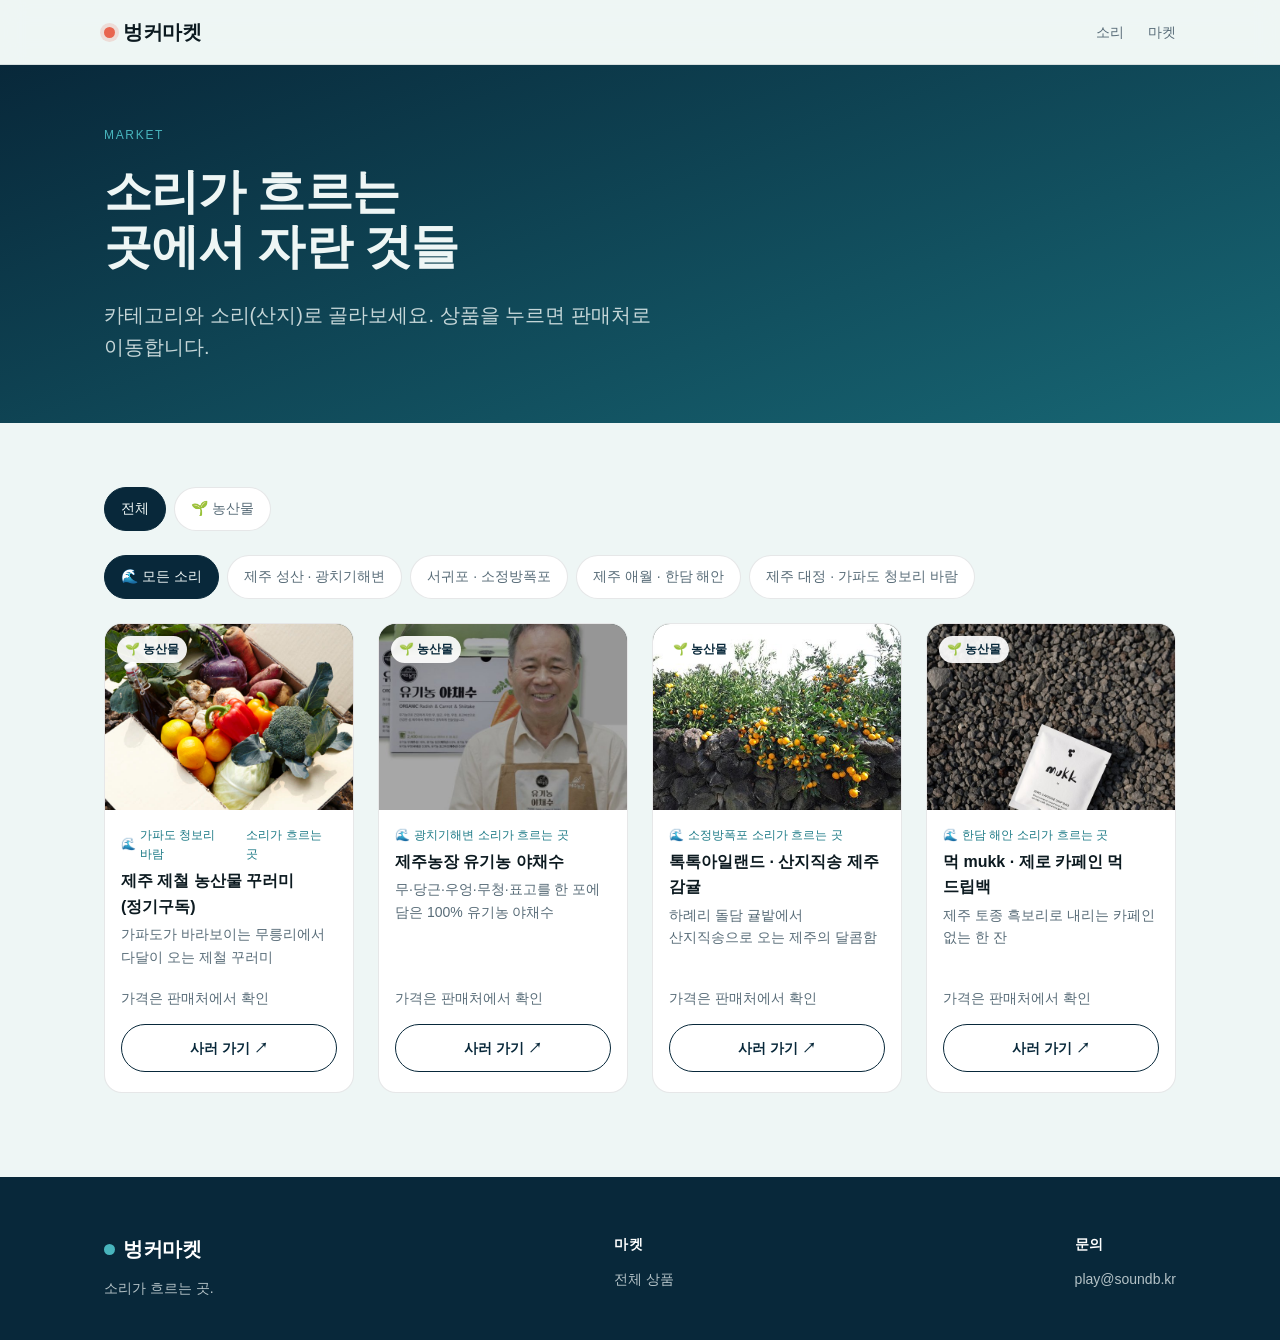
==== commit a46d8e17: "디자인 4회차(레이아웃): 간격을 4의 배수로 일괄 정리(좌우 24, 섹션 64/48) · 가격 안내를 카드 왼쪽 선에 정렬 · 소리 지도 제목 옆 중복 '전체 마켓' 버튼 제거 " ====
--- a/catalog.html
+++ b/catalog.html
@@ -20,7 +20,7 @@
 </header>
 
 <section class="hero" style="background:linear-gradient(160deg,var(--sea),var(--tide) 130%)">
-  <div class="wrap" style="padding:56px 22px 60px">
+  <div class="wrap" style="padding:56px 24px 60px">
     <span class="kicker">MARKET</span>
     <h1 style="font-size:clamp(32px,5vw,48px)">소리가 흐르는 곳에서 자란 것들</h1>
     <p class="lead">카테고리와 소리(산지)로 골라보세요. 상품을 누르면 판매처로 이동합니다.</p>
--- a/css/style.css
+++ b/css/style.css
@@ -11,10 +11,10 @@
   --sand:#e8d9bd;       /* 모래 */
   --sand-deep:#cbb488;
   --ink:#0c1a20;
-  --muted:#5f7480;
+  --muted:#586c78;      /* 포말 바탕 위 작은 글자도 대비 4.5 이상 */
   --line:rgba(12,26,32,.10);
-  --accent:#e8654f;     /* 산호 (CTA) */
-  --accent-deep:#cf4d38;
+  --accent:#e8654f;     /* 산호 — 로고 점·재생 중 표시 */
+  --accent-deep:#bf4b36;/* 글자를 얹는 산호 면(버튼). 흰 글자 대비 4.9 */
   --shadow:0 10px 30px -12px rgba(8,40,58,.35);
   --radius:18px;
   --maxw:1120px;
@@ -32,7 +32,7 @@
 }
 a{color:inherit;text-decoration:none}
 img{max-width:100%;display:block}
-.wrap{max-width:var(--maxw);margin:0 auto;padding:0 22px}
+.wrap{max-width:var(--maxw);margin:0 auto;padding:0 24px}
 .serif{font-family:var(--serif)}
 .muted{color:var(--muted)}
 .center{text-align:center}
@@ -44,80 +44,80 @@
   border-bottom:1px solid var(--line);
 }
 .nav .wrap{display:flex;align-items:center;gap:20px;height:64px;flex-wrap:nowrap;min-width:0}
-.brand{font-family:var(--serif);font-weight:600;font-size:20px;letter-spacing:-.02em;display:flex;align-items:center;gap:9px;white-space:nowrap;flex:0 0 auto}
+.brand{font-family:var(--serif);font-weight:600;font-size:20px;letter-spacing:-.02em;display:flex;align-items:center;gap:8px;white-space:nowrap;flex:0 0 auto}
 .brand .dot{width:11px;height:11px;border-radius:50%;background:var(--accent);box-shadow:0 0 0 4px rgba(232,101,79,.18);flex:0 0 auto}
-.nav nav{margin-left:auto;display:flex;gap:22px;align-items:center;font-size:14px;flex-wrap:nowrap;white-space:nowrap}
+.nav nav{margin-left:auto;display:flex;gap:24px;align-items:center;font-size:14px;flex-wrap:nowrap;white-space:nowrap}
 .nav nav a{color:var(--muted);transition:color .2s;white-space:nowrap}
 .nav nav a:hover{color:var(--ink)}
-.cart-btn{position:relative;display:inline-flex;align-items:center;gap:6px;background:var(--sea);color:var(--foam);padding:8px 14px;border-radius:999px;font-size:14px}
-.cart-btn .badge{background:var(--accent);color:#fff;border-radius:999px;min-width:18px;height:18px;font-size:12px;display:inline-flex;align-items:center;justify-content:center;padding:0 5px}
+.cart-btn{position:relative;display:inline-flex;align-items:center;gap:4px;background:var(--sea);color:var(--foam);padding:8px 12px;border-radius:999px;font-size:14px}
+.cart-btn .badge{background:var(--accent);color:#fff;border-radius:999px;min-width:18px;height:18px;font-size:12px;display:inline-flex;align-items:center;justify-content:center;padding:0 4px}
 
 /* --- 히어로 --------------------------------------------------------------*/
 .hero{position:relative;overflow:hidden;background:linear-gradient(160deg,var(--sea),var(--sea-2) 60%,#0a2d3f);color:var(--foam)}
-.hero .wrap{position:relative;z-index:2;padding:86px 22px 96px}
+.hero .wrap{position:relative;z-index:2;padding:88px 24px 96px}
 .hero h1{font-family:var(--serif);font-size:clamp(32px,6vw,48px);line-height:1.14;letter-spacing:-.02em;font-weight:600;max-width:18ch;word-break:keep-all;text-wrap:balance}
-.hero p.lead{margin-top:22px;font-size:clamp(16px,2.2vw,20px);max-width:52ch;color:rgba(238,246,245,.82)}
+.hero p.lead{margin-top:24px;font-size:clamp(16px,2.2vw,20px);max-width:52ch;color:rgba(238,246,245,.82)}
 .hero .kicker{display:inline-flex;align-items:center;gap:8px;font-size:12px;letter-spacing:.14em;text-transform:uppercase;color:var(--tide-lite);margin-bottom:20px}
-.hero .cta-row{margin-top:34px;display:flex;gap:14px;flex-wrap:wrap}
+.hero .cta-row{margin-top:32px;display:flex;gap:12px;flex-wrap:wrap}
 .wave-bg{position:absolute;inset:0;z-index:1;opacity:.5}
 
 /* --- 버튼 ----------------------------------------------------------------*/
-.btn{display:inline-flex;align-items:center;gap:9px;padding:13px 22px;border-radius:999px;font-size:16px;font-weight:600;border:0;cursor:pointer;transition:transform .15s,background .2s,box-shadow .2s;font-family:var(--sans)}
+.btn{display:inline-flex;align-items:center;gap:8px;padding:12px 24px;border-radius:999px;font-size:16px;font-weight:600;border:0;cursor:pointer;transition:transform .15s,background .2s,box-shadow .2s;font-family:var(--sans)}
 .btn:active{transform:translateY(1px)}
-.btn-accent{background:var(--accent);color:#fff}
-.btn-accent:hover{background:var(--accent-deep);box-shadow:0 8px 20px -8px rgba(232,101,79,.6)}
+.btn-accent{background:var(--accent-deep);color:#fff}
+.btn-accent:hover{background:#a8412f}
 .btn-ghost{background:rgba(255,255,255,.10);color:var(--foam);border:1px solid rgba(255,255,255,.25)}
 .btn-ghost:hover{background:rgba(255,255,255,.18)}
 .btn-dark{background:var(--sea);color:var(--foam)}
 .btn-dark:hover{background:var(--sea-2)}
 .btn-line{background:transparent;border:1.5px solid var(--sea);color:var(--sea)}
 .btn-line:hover{background:var(--sea);color:var(--foam)}
-.btn-sm{padding:11px 18px;font-size:14px;min-height:44px}
+.btn-sm{padding:12px 16px;font-size:14px;min-height:44px}
 .btn[disabled]{opacity:.45;cursor:not-allowed}
 
 /* --- 섹션 ----------------------------------------------------------------*/
-section.block{padding:70px 0}
-.sec-head{display:flex;align-items:flex-end;justify-content:space-between;gap:20px;margin-bottom:34px;flex-wrap:wrap}
+section.block{padding:64px 0}
+.sec-head{display:flex;align-items:flex-end;justify-content:space-between;gap:20px;margin-bottom:32px;flex-wrap:wrap}
 .sec-head h2{font-family:var(--serif);font-size:clamp(24px,3.6vw,32px);letter-spacing:-.01em;font-weight:600}
-.sec-head p{color:var(--muted);max-width:46ch;margin-top:6px}
+.sec-head p{color:var(--muted);max-width:46ch;margin-top:4px}
 
 /* --- 컨셉 3단계 ----------------------------------------------------------*/
 .steps{display:grid;grid-template-columns:repeat(3,1fr);gap:20px}
 .step{background:#fff;border:1px solid var(--line);border-radius:var(--radius);padding:28px}
 .step .n{font-family:var(--serif);font-size:16px;color:var(--tide);letter-spacing:.1em}
-.step h3{margin:10px 0 8px;font-size:20px}
+.step h3{margin:8px 0 8px;font-size:20px}
 .step p{color:var(--muted);font-size:14px}
 
 /* --- 소리 그리드 ---------------------------------------------------------*/
 .sound-grid{display:grid;grid-template-columns:repeat(auto-fill,minmax(240px,1fr));gap:20px}
 .sound-card{position:relative;border-radius:var(--radius);overflow:hidden;color:#fff;min-height:230px;display:flex;flex-direction:column;justify-content:flex-end;padding:20px;box-shadow:var(--shadow);transition:transform .2s}
 .sound-card:hover{transform:translateY(-4px)}
-.sound-card .code{position:absolute;top:16px;left:18px;font-size:12px;letter-spacing:.12em;opacity:.85}
-.sound-card .play{position:absolute;top:14px;right:14px;width:40px;height:40px;border-radius:50%;background:rgba(255,255,255,.9);color:var(--sea);border:0;cursor:pointer;font-size:16px;display:flex;align-items:center;justify-content:center;transition:transform .15s}
+.sound-card .code{position:absolute;top:16px;left:16px;font-size:12px;letter-spacing:.12em;opacity:.85}
+.sound-card .play{position:absolute;top:12px;right:12px;width:40px;height:40px;border-radius:50%;background:rgba(255,255,255,.9);color:var(--sea);border:0;cursor:pointer;font-size:16px;display:flex;align-items:center;justify-content:center;transition:transform .15s}
 .sound-card .play:hover{transform:scale(1.08)}
 .sound-card h3{font-family:var(--serif);font-size:20px;font-weight:600;letter-spacing:-.01em}
-.sound-card .spot{font-size:14px;opacity:.9;margin-top:3px}
-.sound-card .tags{margin-top:12px;display:flex;gap:6px;flex-wrap:wrap}
-.sound-card .tags span{font-size:12px;background:rgba(255,255,255,.2);padding:3px 9px;border-radius:999px;backdrop-filter:blur(4px)}
+.sound-card .spot{font-size:14px;opacity:.9;margin-top:4px}
+.sound-card .tags{margin-top:12px;display:flex;gap:4px;flex-wrap:wrap}
+.sound-card .tags span{font-size:12px;background:rgba(255,255,255,.2);padding:4px 8px;border-radius:999px;backdrop-filter:blur(4px)}
 .sound-card .gro{position:absolute;inset:0;z-index:-0}
 .sc-overlay{position:absolute;inset:0;background:linear-gradient(180deg,rgba(6,20,30,.05),rgba(6,20,30,.72))}
 /* equalizer 애니메이션 */
-.eq{display:inline-flex;gap:2px;align-items:flex-end;height:12px}
+.eq{display:inline-flex;gap:0px;align-items:flex-end;height:12px}
 .eq i{width:2.5px;background:currentColor;border-radius:2px;animation:eq 1s infinite ease-in-out}
 .eq i:nth-child(2){animation-delay:.15s}.eq i:nth-child(3){animation-delay:.3s}.eq i:nth-child(4){animation-delay:.45s}
 @keyframes eq{0%,100%{height:3px}50%{height:12px}}
 
 /* 재생 중인 소리 카드: 살아있는 표시 */
-.sound-card .live{display:none;position:absolute;top:28px;right:66px;color:#fff;z-index:2}
+.sound-card .live{display:none;position:absolute;top:28px;right:64px;color:#fff;z-index:2}
 .sound-card.playing .live{display:inline-flex}
 .sound-card.playing{animation:seaPulse 2.6s ease-in-out infinite;box-shadow:0 0 0 3px rgba(255,255,255,.4),var(--shadow)}
 .sound-card.playing .play{background:#fff}
 @keyframes seaPulse{0%,100%{transform:translateY(0) scale(1)}50%{transform:translateY(-3px) scale(1.015)}}
 
 /* 제주 소리 지도 — 전시관 에디션 (검은 바탕, 세선 에칭) */
-.seamap-panel{position:relative;background:radial-gradient(120% 140% at 50% 0%,#101216 0%,#0a0b0d 55%,#060708 100%);border:1px solid rgba(255,255,255,.07);border-radius:var(--radius);padding:22px 20px 14px;box-shadow:0 30px 60px -30px rgba(0,0,0,.55)}
-.seamap-cap{display:flex;align-items:baseline;gap:14px;padding:0 4px 14px;flex-wrap:wrap}
-.seamap-cap .en{font-size:12px;letter-spacing:.32em;color:rgba(255,255,255,.38)}
+.seamap-panel{position:relative;background:radial-gradient(120% 140% at 50% 0%,#101216 0%,#0a0b0d 55%,#060708 100%);border:1px solid rgba(255,255,255,.07);border-radius:var(--radius);padding:24px 20px 12px;box-shadow:0 30px 60px -30px rgba(0,0,0,.55)}
+.seamap-cap{display:flex;align-items:baseline;gap:12px;padding:0 4px 12px;flex-wrap:wrap}
+.seamap-cap .en{font-size:12px;letter-spacing:.32em;color:rgba(255,255,255,.5)}
 .seamap-cap .ko{font-family:var(--serif);font-size:16px;color:rgba(255,255,255,.75)}
 .seamap-panel svg{width:100%;height:auto;display:block}
 .seamap-panel .isle{fill:#14171d;stroke:rgba(255,255,255,.5);stroke-width:1;stroke-linejoin:round;vector-effect:non-scaling-stroke}
@@ -133,9 +133,9 @@
 .pin.playing .lbl{fill:#fff;font-weight:600}
 .pin.playing .halo{animation:mapPing 1.6s ease-out infinite}
 @keyframes mapPing{0%{transform:scale(.5);stroke-opacity:.9}100%{transform:scale(2.4);stroke-opacity:0}}
-.seamap-transport{display:flex;align-items:center;gap:14px;border-top:1px solid rgba(255,255,255,.08);margin-top:10px;padding:13px 6px 6px}
+.seamap-transport{display:flex;align-items:center;gap:12px;border-top:1px solid rgba(255,255,255,.08);margin-top:8px;padding:12px 4px 4px}
 .seamap-transport .np{flex:1;min-width:0;color:rgba(255,255,255,.82);font-size:14px}
-.seamap-transport .tc{flex:0 0 auto;display:flex;gap:10px;align-items:center}
+.seamap-transport .tc{flex:0 0 auto;display:flex;gap:8px;align-items:center}
 .seamap-transport .tb{width:44px;height:44px;border-radius:50%;border:1px solid rgba(255,255,255,.2);background:rgba(255,255,255,.06);color:#fff;font-size:16px;line-height:1;cursor:pointer;display:flex;align-items:center;justify-content:center;transition:all .15s}
 .seamap-transport .tb:hover{background:rgba(255,255,255,.16);border-color:rgba(255,255,255,.4)}
 /* 가운데 재생/정지 버튼 — 크고 눈에 띄게 */
@@ -153,69 +153,70 @@
   .pin .hit{r:40}                         /* 탭 영역 크게 */
   .pin.playing .dot{r:8}
   .seamap-cap .ko{display:none}
-  .seamap-list{display:flex;gap:8px;overflow-x:auto;padding:14px 2px 4px;scrollbar-width:none;-webkit-overflow-scrolling:touch}
+  .seamap-list{display:flex;gap:8px;overflow-x:auto;padding:12px 0px 4px;scrollbar-width:none;-webkit-overflow-scrolling:touch}
   .seamap-list::-webkit-scrollbar{display:none}
-  .seamap-list .mchip{flex:0 0 auto;white-space:nowrap;border:1px solid rgba(255,255,255,.2);background:rgba(255,255,255,.06);color:rgba(255,255,255,.88);border-radius:999px;padding:10px 16px;font-size:14px;cursor:pointer;transition:all .15s}
+  .seamap-list .mchip{flex:0 0 auto;white-space:nowrap;border:1px solid rgba(255,255,255,.2);background:rgba(255,255,255,.06);color:rgba(255,255,255,.88);border-radius:999px;padding:8px 16px;font-size:14px;cursor:pointer;transition:all .15s}
   .seamap-list .mchip.playing{background:var(--accent,#e2725b);border-color:var(--accent,#e2725b);color:#fff}
-  .seamap-transport{flex-wrap:wrap;gap:10px}
+  .seamap-transport{flex-wrap:wrap;gap:8px}
   .seamap-transport .np{flex:1 0 100%;order:2;font-size:14px}
   .seamap-transport .tc{order:1;width:100%;justify-content:center;gap:16px}
 }
-.seamap-chips .chip{border:1px solid rgba(255,255,255,.18);background:rgba(255,255,255,.05);color:rgba(255,255,255,.85);border-radius:999px;padding:7px 14px;font-size:14px;cursor:pointer;transition:all .15s}
+.seamap-chips .chip{border:1px solid rgba(255,255,255,.18);background:rgba(255,255,255,.05);color:rgba(255,255,255,.85);border-radius:999px;padding:8px 12px;font-size:14px;cursor:pointer;transition:all .15s}
 .seamap-chips .chip:hover{background:rgba(255,255,255,.12)}
 .seamap-chips .chip.playing{background:var(--accent,#e2725b);border-color:var(--accent,#e2725b);color:#fff}
 .seamap-chips .off-note{font-size:12px;color:rgba(255,255,255,.35)}
 
 /* --- 상품 카드 -----------------------------------------------------------*/
-.prod-grid{display:grid;grid-template-columns:repeat(auto-fill,minmax(250px,1fr));gap:22px}
+.prod-grid{display:grid;grid-template-columns:repeat(auto-fill,minmax(250px,1fr));gap:24px}
 .prod-card{background:#fff;border:1px solid var(--line);border-radius:var(--radius);overflow:hidden;display:flex;flex-direction:column;transition:transform .2s,box-shadow .2s}
 .prod-card:hover{transform:translateY(-4px);box-shadow:var(--shadow)}
 .prod-thumb{aspect-ratio:4/3;position:relative;display:flex;align-items:center;justify-content:center;overflow:hidden}
 .prod-thumb .emoji{font-size:48px;filter:drop-shadow(0 6px 10px rgba(0,0,0,.15))}
 .prod-thumb .photo{position:absolute;inset:0;width:100%;height:100%;object-fit:cover}
 .prod-thumb .cat,.prod-thumb .pick{z-index:2}
-.prod-thumb .cat{position:absolute;top:12px;left:12px;background:rgba(255,255,255,.92);color:var(--sea);font-size:12px;font-weight:600;padding:5px 10px;border-radius:999px}
-.prod-body{padding:16px 18px 20px;display:flex;flex-direction:column;flex:1}
-.prod-body .from{font-size:12px;color:var(--tide);display:flex;align-items:center;gap:5px;margin-bottom:6px}
+.prod-thumb .cat{position:absolute;top:12px;left:12px;background:rgba(255,255,255,.92);color:var(--sea);font-size:12px;font-weight:600;padding:4px 8px;border-radius:999px}
+.prod-body{padding:16px 16px 20px;display:flex;flex-direction:column;flex:1}
+.prod-body .from{font-size:12px;color:var(--tide);display:flex;align-items:center;gap:4px;margin-bottom:4px}
 .prod-body h3{font-size:16px;font-weight:600}
-.prod-body .short{font-size:14px;color:var(--muted);margin-top:6px;flex:1}
-.prod-body .price{margin-top:14px;font-family:var(--serif);font-size:20px}
+.prod-body .short{font-size:14px;color:var(--muted);margin-top:4px;flex:1}
+.prod-body .price{margin-top:12px;font-family:var(--serif);font-size:20px}
+.prod-body .price .price-note{font-size:14px;color:var(--muted)}
 .prod-body .price small{font-size:14px;color:var(--muted);font-family:var(--sans);margin-left:4px}
-.prod-actions{margin-top:14px;display:flex;gap:8px}
+.prod-actions{margin-top:12px;display:flex;gap:8px}
 .prod-actions .btn{flex:1;justify-content:center}
 
 /* --- 필터 바 -------------------------------------------------------------*/
-.filters{display:flex;gap:10px;flex-wrap:wrap;margin-bottom:26px}
+.filters{display:flex;gap:8px;flex-wrap:wrap;margin-bottom:24px}
 /* 상품 상세 2단 (모바일에선 1단 스택) */
 .detail-cols{display:grid;grid-template-columns:1fr 1fr;gap:40px;align-items:start}
-.chip{border:1.5px solid var(--line);background:#fff;color:var(--muted);padding:11px 18px;border-radius:999px;font-size:14px;min-height:44px;cursor:pointer;transition:all .18s}
+.chip{border:1.5px solid var(--line);background:#fff;color:var(--muted);padding:12px 16px;border-radius:999px;font-size:14px;min-height:44px;cursor:pointer;transition:all .18s}
 .chip.active{background:var(--sea);color:var(--foam);border-color:var(--sea)}
 
 /* --- 소리 상세(sound.html) ----------------------------------------------*/
 .detail-hero{color:#fff;position:relative;overflow:hidden}
-.detail-hero .wrap{position:relative;z-index:2;padding:70px 22px 60px}
+.detail-hero .wrap{position:relative;z-index:2;padding:64px 24px 60px}
 .detail-hero .code{font-size:12px;letter-spacing:.16em;opacity:.85}
 .detail-hero h1{font-family:var(--serif);font-size:clamp(32px,5.5vw,48px);font-weight:600;margin:12px 0 8px;letter-spacing:-.02em;word-break:keep-all;text-wrap:balance}
 .detail-hero .spot{font-size:16px;opacity:.9}
 .detail-hero .story{margin-top:20px;max-width:56ch;font-size:16px;opacity:.92}
-.player{margin-top:28px;display:flex;align-items:center;gap:16px;background:rgba(255,255,255,.10);border:1px solid rgba(255,255,255,.22);border-radius:999px;padding:10px 10px 10px 20px;max-width:440px;backdrop-filter:blur(6px)}
+.player{margin-top:28px;display:flex;align-items:center;gap:16px;background:rgba(255,255,255,.10);border:1px solid rgba(255,255,255,.22);border-radius:999px;padding:8px 8px 8px 20px;max-width:440px;backdrop-filter:blur(6px)}
 .player .big-play{width:52px;height:52px;border-radius:50%;background:#fff;color:var(--sea);border:0;font-size:20px;cursor:pointer;flex:0 0 auto;display:flex;align-items:center;justify-content:center}
 /* 자동재생이 막혔을 때 탭 유도 펄스 */
 .player.need-tap .big-play{animation:tapPulse 1.3s ease-in-out infinite}
 @keyframes tapPulse{0%,100%{box-shadow:0 0 0 0 rgba(255,255,255,.55);transform:scale(1)}50%{box-shadow:0 0 0 12px rgba(255,255,255,0);transform:scale(1.06)}}
 .player .meta{font-size:14px;line-height:1.35}
-.player .wavebar{flex:1;height:26px;display:flex;align-items:center;gap:2px;overflow:hidden}
+.player .wavebar{flex:1;height:26px;display:flex;align-items:center;gap:0px;overflow:hidden}
 .player .wavebar i{flex:1;background:rgba(255,255,255,.5);border-radius:2px;height:6px}
 .player.playing .wavebar i{animation:eq 1.1s infinite ease-in-out;background:rgba(255,255,255,.85)}
 
 /* --- 인포 라인 -----------------------------------------------------------*/
-.infoline{display:flex;gap:26px;flex-wrap:wrap;margin-top:24px;font-size:14px}
-.infoline div span{display:block;color:rgba(255,255,255,.6);font-size:12px;letter-spacing:.08em;text-transform:uppercase;margin-bottom:2px}
+.infoline{display:flex;gap:24px;flex-wrap:wrap;margin-top:24px;font-size:14px}
+.infoline div span{display:block;color:rgba(255,255,255,.6);font-size:12px;letter-spacing:.08em;text-transform:uppercase;margin-bottom:0px}
 
 /* --- 문의/주문 폼 --------------------------------------------------------*/
-.form-card{background:#fff;border:1px solid var(--line);border-radius:var(--radius);padding:26px;max-width:520px}
-.form-card label{display:block;font-size:14px;color:var(--muted);margin:14px 0 6px}
-.form-card input,.form-card textarea{width:100%;border:1.5px solid var(--line);border-radius:12px;padding:12px 14px;font-size:16px;font-family:inherit}
+.form-card{background:#fff;border:1px solid var(--line);border-radius:var(--radius);padding:24px;max-width:520px}
+.form-card label{display:block;font-size:14px;color:var(--muted);margin:12px 0 4px}
+.form-card input,.form-card textarea{width:100%;border:1.5px solid var(--line);border-radius:12px;padding:12px 12px;font-size:16px;font-family:inherit}
 .form-card input:focus,.form-card textarea:focus{outline:none;border-color:var(--tide)}
 
 /* --- 드로어(장바구니) ----------------------------------------------------*/
@@ -226,7 +227,7 @@
 .drawer header{padding:20px;border-bottom:1px solid var(--line);display:flex;align-items:center;justify-content:space-between}
 .drawer header h3{font-family:var(--serif);font-size:20px}
 .drawer .items{flex:1;overflow:auto;padding:8px 20px}
-.drawer .ci{display:flex;gap:12px;padding:14px 0;border-bottom:1px solid var(--line);align-items:center}
+.drawer .ci{display:flex;gap:12px;padding:12px 0;border-bottom:1px solid var(--line);align-items:center}
 .drawer .ci .ic{width:48px;height:48px;border-radius:12px;display:flex;align-items:center;justify-content:center;font-size:24px;flex:0 0 auto}
 .drawer .ci .g{flex:1}
 .drawer .ci .g .t{font-weight:600;font-size:14px}
@@ -234,14 +235,14 @@
 .drawer .ci .qty{display:flex;align-items:center;gap:8px}
 .drawer .ci .qty button{width:26px;height:26px;border-radius:8px;border:1px solid var(--line);background:#fff;cursor:pointer;font-size:16px}
 .drawer footer{padding:20px;border-top:1px solid var(--line)}
-.drawer .tot{display:flex;justify-content:space-between;font-size:16px;margin-bottom:14px}
+.drawer .tot{display:flex;justify-content:space-between;font-size:16px;margin-bottom:12px}
 .drawer .tot b{font-family:var(--serif);font-size:20px}
 .x{background:none;border:0;font-size:20px;cursor:pointer;color:var(--muted);line-height:1}
 .empty{padding:60px 20px;text-align:center;color:var(--muted)}
 
 /* --- 푸터 ----------------------------------------------------------------*/
-footer.site{background:var(--sea);color:rgba(238,246,245,.75);padding:54px 0 40px;margin-top:20px}
-footer.site .wrap{display:flex;justify-content:space-between;gap:30px;flex-wrap:wrap}
+footer.site{background:var(--sea);color:rgba(238,246,245,.75);padding:56px 0 40px;margin-top:20px}
+footer.site .wrap{display:flex;justify-content:space-between;gap:32px;flex-wrap:wrap}
 footer.site .brand{color:#fff;margin-bottom:12px}
 footer.site a{color:rgba(238,246,245,.75)}
 footer.site a:hover{color:#fff}
@@ -249,7 +250,7 @@
 footer.site .col a{display:block;font-size:14px;margin-bottom:8px}
 
 /* --- 토스트 --------------------------------------------------------------*/
-.toast{position:fixed;bottom:24px;left:50%;transform:translateX(-50%) translateY(20px);background:var(--sea);color:#fff;padding:13px 22px;border-radius:999px;font-size:14px;opacity:0;pointer-events:none;transition:all .3s;z-index:80;box-shadow:var(--shadow)}
+.toast{position:fixed;bottom:24px;left:50%;transform:translateX(-50%) translateY(20px);background:var(--sea);color:#fff;padding:12px 24px;border-radius:999px;font-size:14px;opacity:0;pointer-events:none;transition:all .3s;z-index:80;box-shadow:var(--shadow)}
 .toast.show{opacity:1;transform:translateX(-50%) translateY(0)}
 
 /* --- NFC 배너 ------------------------------------------------------------*/
@@ -261,7 +262,7 @@
 /* --- 큐레이션(컬리 방법론 이식) ----------------------------------------- */
 /* 큐레이터 노트: '왜 이걸 골랐나'를 담는 에디토리얼 블록 */
 .curator-note{background:#fff;border:1px solid var(--line);border-left:3px solid var(--accent);
-  border-radius:14px;padding:18px 20px;margin-top:22px}
+  border-radius:14px;padding:16px 20px;margin-top:24px}
 .curator-note .lbl{display:flex;align-items:center;gap:8px;font-size:12px;letter-spacing:.06em;
   color:var(--tide);font-weight:600;margin-bottom:8px;text-transform:uppercase}
 .curator-note .lbl .av{width:22px;height:22px;border-radius:50%;background:var(--tide);color:#fff;
@@ -270,17 +271,17 @@
 
 /* 산지 정보 스펙표: 컬리 상품정보 스타일 */
 .spec{margin-top:24px;border-top:1px solid var(--line)}
-.spec .row{display:flex;padding:13px 2px;border-bottom:1px solid var(--line);font-size:14px}
+.spec .row{display:flex;padding:12px 0px;border-bottom:1px solid var(--line);font-size:14px}
 .spec .row dt{width:104px;flex:0 0 auto;color:var(--muted)}
 .spec .row dd{color:var(--ink)}
 
 /* PLP 큐레이션 배지 */
 .prod-thumb .pick{position:absolute;top:12px;right:12px;background:var(--sea);color:var(--foam);
-  font-size:12px;font-weight:600;padding:5px 10px;border-radius:999px;letter-spacing:.02em}
+  font-size:12px;font-weight:600;padding:4px 8px;border-radius:999px;letter-spacing:.02em}
 
 /* sticky 구매바: 컬리의 대표 전환 장치 (모바일 하단 고정) */
 .buybar{position:fixed;left:0;right:0;bottom:0;z-index:70;display:none;
-  align-items:center;gap:14px;padding:12px 18px calc(12px + env(safe-area-inset-bottom));
+  align-items:center;gap:12px;padding:12px 16px calc(12px + env(safe-area-inset-bottom));
   background:rgba(255,255,255,.96);backdrop-filter:blur(10px);border-top:1px solid var(--line);
   box-shadow:0 -8px 24px -14px rgba(8,40,58,.4)}
 .buybar .bp{flex:1;min-width:0}
@@ -294,10 +295,10 @@
   main.wrap{padding-bottom:96px !important}
   .steps{grid-template-columns:1fr}
   /* 모바일에서도 내비 유지 (NFC 유입 = 모바일) — 크기만 축소 */
-  .nav nav{gap:14px;font-size:14px}
-  .nav .wrap{gap:14px}
-  .hero .wrap{padding:60px 22px 70px}
-  section.block{padding:50px 0}
+  .nav nav{gap:12px;font-size:14px}
+  .nav .wrap{gap:12px}
+  .hero .wrap{padding:60px 24px 64px}
+  section.block{padding:48px 0}
   /* 상품 상세: 이미지 위 / 정보 아래 1단 스택 */
   .detail-cols{grid-template-columns:1fr;gap:24px}
   /* 필터 칩: 세로로 쌓지 말고 한 줄 가로 스크롤 */
@@ -308,7 +309,7 @@
 
 /* 아주 좁은 화면(구형/소형 폰): 내비 더 축소 + 부차 링크 숨김 */
 @media(max-width:380px){
-  .nav .wrap{gap:10px}
+  .nav .wrap{gap:8px}
   .nav nav{gap:12px;font-size:12px}
   .brand{font-size:20px}
   .nav-hidexs{display:none}   /* '이야기'(같은 페이지 앵커) 숨겨 자리 확보 */
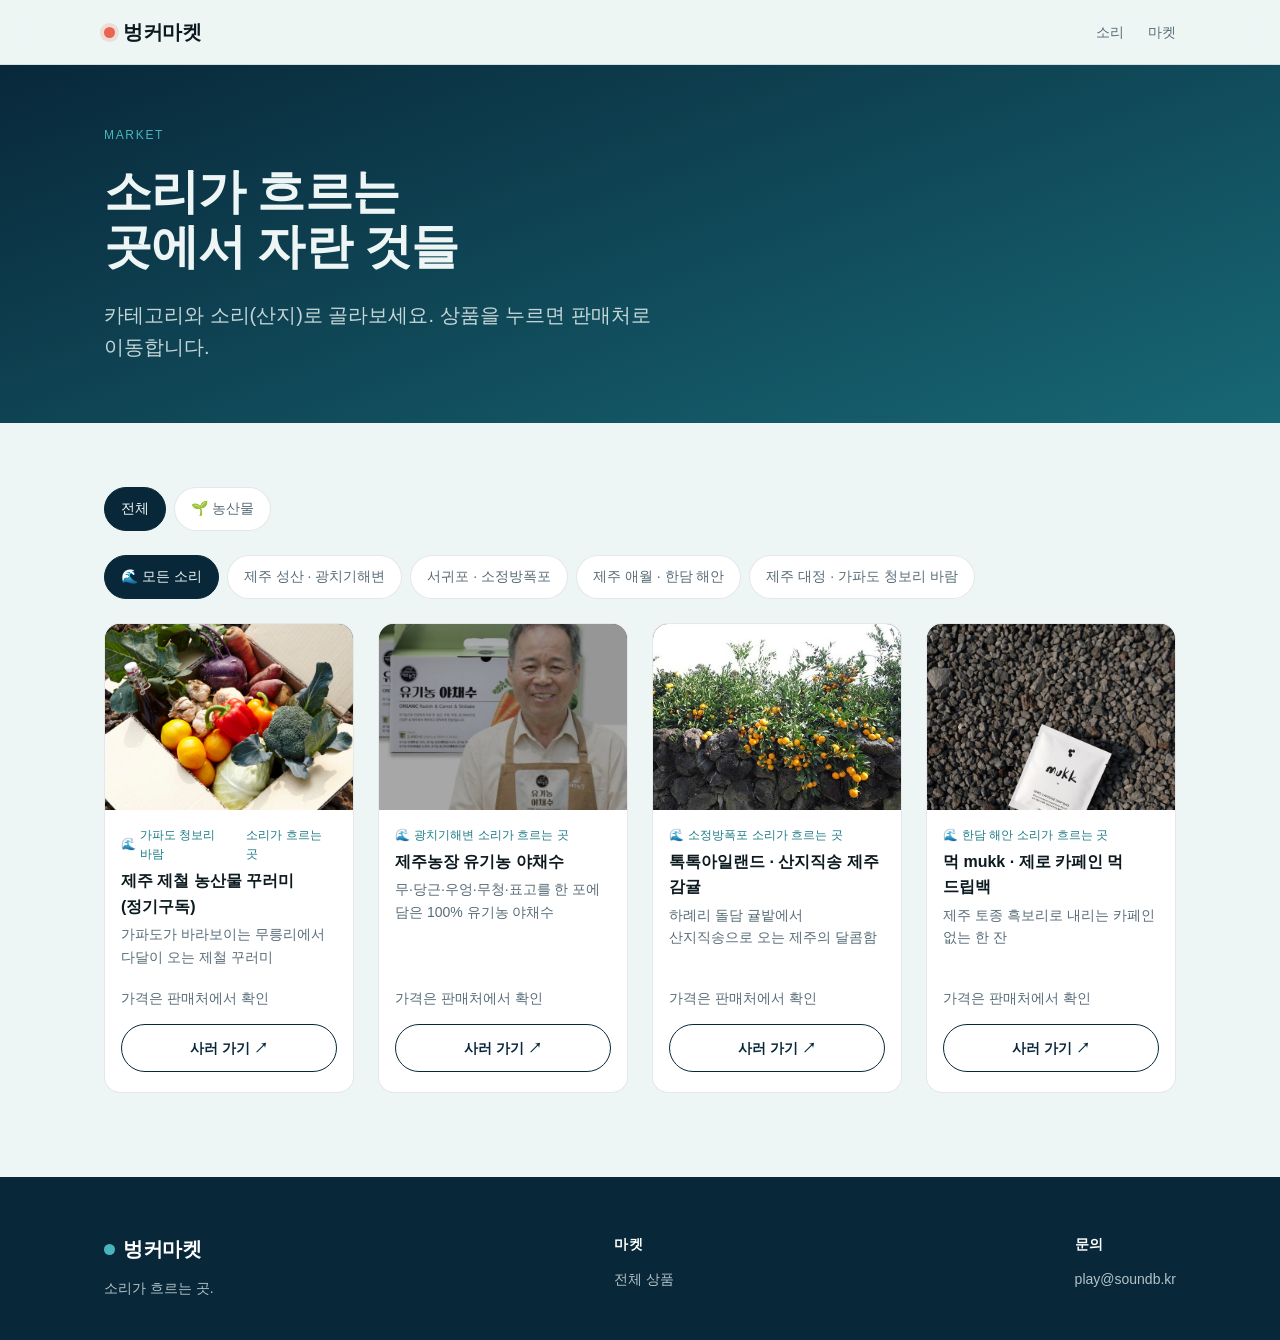
==== commit 51e80079: "디자인 5회차(디테일): 재생과 무관한 히어로 이퀄라이저 제거 · 상품 카드 호버는 떠오름·그림자 대신 테두리만 · 모서리 반경 999/16/8/50%로 통일(두 줄 안내는 카드 " ====
--- a/catalog.html
+++ b/catalog.html
@@ -5,7 +5,7 @@
 <meta name="viewport" content="width=device-width, initial-scale=1">
 <meta http-equiv="Content-Security-Policy" content="default-src 'self'; script-src 'self' 'unsafe-inline' https://gc.zgo.at; style-src 'self' 'unsafe-inline'; img-src 'self' data: https://bunkermarket.goatcounter.com; media-src 'self'; connect-src 'self' https://bunkermarket.goatcounter.com; object-src 'none'; base-uri 'self'">
 <title>마켓 · 벙커마켓</title>
-<link rel="stylesheet" href="css/style.css?v=8">
+<link rel="stylesheet" href="css/style.css?v=9">
 </head>
 <body>
 
@@ -45,9 +45,9 @@
   <div class="col"><h4>문의</h4><a href="mailto:play@soundb.kr">play@soundb.kr</a></div>
 </div></footer>
 
-<script src="js/data.js?v=8"></script>
-<script src="js/ocean.js?v=8"></script>
-<script src="js/app.js?v=8"></script>
+<script src="js/data.js?v=9"></script>
+<script src="js/ocean.js?v=9"></script>
+<script src="js/app.js?v=9"></script>
 <script>
   let state = { cat: U.qs('cat') || 'all', sound: U.qs('s') || 'all' };
   // 존재하지 않는 카테고리/소리 파라미터는 무시 (조작된 URL로 렌더가 깨지지 않게)
--- a/css/style.css
+++ b/css/style.css
@@ -16,7 +16,7 @@
   --accent:#e8654f;     /* 산호 — 로고 점·재생 중 표시 */
   --accent-deep:#bf4b36;/* 글자를 얹는 산호 면(버튼). 흰 글자 대비 4.9 */
   --shadow:0 10px 30px -12px rgba(8,40,58,.35);
-  --radius:18px;
+  --radius:16px;
   --maxw:1120px;
   /* 제목도 본문과 같은 한 가족. 예전 세리프 지정은 한글엔 적용되지 않아(아이폰엔 한글 명조가 없다)
      한 제목 안에서 영문만 명조·한글은 고딕으로 섞였다. */
@@ -49,8 +49,6 @@
 .nav nav{margin-left:auto;display:flex;gap:24px;align-items:center;font-size:14px;flex-wrap:nowrap;white-space:nowrap}
 .nav nav a{color:var(--muted);transition:color .2s;white-space:nowrap}
 .nav nav a:hover{color:var(--ink)}
-.cart-btn{position:relative;display:inline-flex;align-items:center;gap:4px;background:var(--sea);color:var(--foam);padding:8px 12px;border-radius:999px;font-size:14px}
-.cart-btn .badge{background:var(--accent);color:#fff;border-radius:999px;min-width:18px;height:18px;font-size:12px;display:inline-flex;align-items:center;justify-content:center;padding:0 4px}
 
 /* --- 히어로 --------------------------------------------------------------*/
 .hero{position:relative;overflow:hidden;background:linear-gradient(160deg,var(--sea),var(--sea-2) 60%,#0a2d3f);color:var(--foam)}
@@ -88,31 +86,12 @@
 .step h3{margin:8px 0 8px;font-size:20px}
 .step p{color:var(--muted);font-size:14px}
 
-/* --- 소리 그리드 ---------------------------------------------------------*/
-.sound-grid{display:grid;grid-template-columns:repeat(auto-fill,minmax(240px,1fr));gap:20px}
-.sound-card{position:relative;border-radius:var(--radius);overflow:hidden;color:#fff;min-height:230px;display:flex;flex-direction:column;justify-content:flex-end;padding:20px;box-shadow:var(--shadow);transition:transform .2s}
-.sound-card:hover{transform:translateY(-4px)}
-.sound-card .code{position:absolute;top:16px;left:16px;font-size:12px;letter-spacing:.12em;opacity:.85}
-.sound-card .play{position:absolute;top:12px;right:12px;width:40px;height:40px;border-radius:50%;background:rgba(255,255,255,.9);color:var(--sea);border:0;cursor:pointer;font-size:16px;display:flex;align-items:center;justify-content:center;transition:transform .15s}
-.sound-card .play:hover{transform:scale(1.08)}
-.sound-card h3{font-family:var(--serif);font-size:20px;font-weight:600;letter-spacing:-.01em}
-.sound-card .spot{font-size:14px;opacity:.9;margin-top:4px}
-.sound-card .tags{margin-top:12px;display:flex;gap:4px;flex-wrap:wrap}
-.sound-card .tags span{font-size:12px;background:rgba(255,255,255,.2);padding:4px 8px;border-radius:999px;backdrop-filter:blur(4px)}
-.sound-card .gro{position:absolute;inset:0;z-index:-0}
-.sc-overlay{position:absolute;inset:0;background:linear-gradient(180deg,rgba(6,20,30,.05),rgba(6,20,30,.72))}
 /* equalizer 애니메이션 */
-.eq{display:inline-flex;gap:0px;align-items:flex-end;height:12px}
+.eq{display:inline-flex;gap:2px;   /* 아이콘 내부 도형 — 4배수 규칙 예외 */
+  align-items:flex-end;height:12px}
 .eq i{width:2.5px;background:currentColor;border-radius:2px;animation:eq 1s infinite ease-in-out}
 .eq i:nth-child(2){animation-delay:.15s}.eq i:nth-child(3){animation-delay:.3s}.eq i:nth-child(4){animation-delay:.45s}
 @keyframes eq{0%,100%{height:3px}50%{height:12px}}
-
-/* 재생 중인 소리 카드: 살아있는 표시 */
-.sound-card .live{display:none;position:absolute;top:28px;right:64px;color:#fff;z-index:2}
-.sound-card.playing .live{display:inline-flex}
-.sound-card.playing{animation:seaPulse 2.6s ease-in-out infinite;box-shadow:0 0 0 3px rgba(255,255,255,.4),var(--shadow)}
-.sound-card.playing .play{background:#fff}
-@keyframes seaPulse{0%,100%{transform:translateY(0) scale(1)}50%{transform:translateY(-3px) scale(1.015)}}
 
 /* 제주 소리 지도 — 전시관 에디션 (검은 바탕, 세선 에칭) */
 .seamap-panel{position:relative;background:radial-gradient(120% 140% at 50% 0%,#101216 0%,#0a0b0d 55%,#060708 100%);border:1px solid rgba(255,255,255,.07);border-radius:var(--radius);padding:24px 20px 12px;box-shadow:0 30px 60px -30px rgba(0,0,0,.55)}
@@ -161,20 +140,15 @@
   .seamap-transport .np{flex:1 0 100%;order:2;font-size:14px}
   .seamap-transport .tc{order:1;width:100%;justify-content:center;gap:16px}
 }
-.seamap-chips .chip{border:1px solid rgba(255,255,255,.18);background:rgba(255,255,255,.05);color:rgba(255,255,255,.85);border-radius:999px;padding:8px 12px;font-size:14px;cursor:pointer;transition:all .15s}
-.seamap-chips .chip:hover{background:rgba(255,255,255,.12)}
-.seamap-chips .chip.playing{background:var(--accent,#e2725b);border-color:var(--accent,#e2725b);color:#fff}
-.seamap-chips .off-note{font-size:12px;color:rgba(255,255,255,.35)}
 
 /* --- 상품 카드 -----------------------------------------------------------*/
 .prod-grid{display:grid;grid-template-columns:repeat(auto-fill,minmax(250px,1fr));gap:24px}
-.prod-card{background:#fff;border:1px solid var(--line);border-radius:var(--radius);overflow:hidden;display:flex;flex-direction:column;transition:transform .2s,box-shadow .2s}
-.prod-card:hover{transform:translateY(-4px);box-shadow:var(--shadow)}
+.prod-card{background:#fff;border:1px solid var(--line);border-radius:var(--radius);overflow:hidden;display:flex;flex-direction:column;transition:border-color .2s}
+.prod-card:hover{border-color:rgba(12,26,32,.24)}
 .prod-thumb{aspect-ratio:4/3;position:relative;display:flex;align-items:center;justify-content:center;overflow:hidden}
 .prod-thumb .emoji{font-size:48px;filter:drop-shadow(0 6px 10px rgba(0,0,0,.15))}
 .prod-thumb .photo{position:absolute;inset:0;width:100%;height:100%;object-fit:cover}
-.prod-thumb .cat,.prod-thumb .pick{z-index:2}
-.prod-thumb .cat{position:absolute;top:12px;left:12px;background:rgba(255,255,255,.92);color:var(--sea);font-size:12px;font-weight:600;padding:4px 8px;border-radius:999px}
+.prod-thumb .cat,.prod-thumb .cat{position:absolute;top:12px;left:12px;background:rgba(255,255,255,.92);color:var(--sea);font-size:12px;font-weight:600;padding:4px 8px;border-radius:999px}
 .prod-body{padding:16px 16px 20px;display:flex;flex-direction:column;flex:1}
 .prod-body .from{font-size:12px;color:var(--tide);display:flex;align-items:center;gap:4px;margin-bottom:4px}
 .prod-body h3{font-size:16px;font-weight:600}
@@ -187,8 +161,6 @@
 
 /* --- 필터 바 -------------------------------------------------------------*/
 .filters{display:flex;gap:8px;flex-wrap:wrap;margin-bottom:24px}
-/* 상품 상세 2단 (모바일에선 1단 스택) */
-.detail-cols{display:grid;grid-template-columns:1fr 1fr;gap:40px;align-items:start}
 .chip{border:1.5px solid var(--line);background:#fff;color:var(--muted);padding:12px 16px;border-radius:999px;font-size:14px;min-height:44px;cursor:pointer;transition:all .18s}
 .chip.active{background:var(--sea);color:var(--foam);border-color:var(--sea)}
 
@@ -205,40 +177,13 @@
 .player.need-tap .big-play{animation:tapPulse 1.3s ease-in-out infinite}
 @keyframes tapPulse{0%,100%{box-shadow:0 0 0 0 rgba(255,255,255,.55);transform:scale(1)}50%{box-shadow:0 0 0 12px rgba(255,255,255,0);transform:scale(1.06)}}
 .player .meta{font-size:14px;line-height:1.35}
-.player .wavebar{flex:1;height:26px;display:flex;align-items:center;gap:0px;overflow:hidden}
+.player .wavebar{flex:1;height:24px;display:flex;align-items:center;gap:2px;overflow:hidden}   /* 도형 내부 틈 — 예외 */
 .player .wavebar i{flex:1;background:rgba(255,255,255,.5);border-radius:2px;height:6px}
 .player.playing .wavebar i{animation:eq 1.1s infinite ease-in-out;background:rgba(255,255,255,.85)}
 
 /* --- 인포 라인 -----------------------------------------------------------*/
 .infoline{display:flex;gap:24px;flex-wrap:wrap;margin-top:24px;font-size:14px}
 .infoline div span{display:block;color:rgba(255,255,255,.6);font-size:12px;letter-spacing:.08em;text-transform:uppercase;margin-bottom:0px}
-
-/* --- 문의/주문 폼 --------------------------------------------------------*/
-.form-card{background:#fff;border:1px solid var(--line);border-radius:var(--radius);padding:24px;max-width:520px}
-.form-card label{display:block;font-size:14px;color:var(--muted);margin:12px 0 4px}
-.form-card input,.form-card textarea{width:100%;border:1.5px solid var(--line);border-radius:12px;padding:12px 12px;font-size:16px;font-family:inherit}
-.form-card input:focus,.form-card textarea:focus{outline:none;border-color:var(--tide)}
-
-/* --- 드로어(장바구니) ----------------------------------------------------*/
-.drawer-mask{position:fixed;inset:0;background:rgba(8,40,58,.4);opacity:0;pointer-events:none;transition:opacity .25s;z-index:60}
-.drawer-mask.open{opacity:1;pointer-events:auto}
-.drawer{position:fixed;top:0;right:0;height:100%;width:min(400px,92vw);background:#fff;z-index:61;transform:translateX(100%);transition:transform .3s cubic-bezier(.4,0,.2,1);display:flex;flex-direction:column;box-shadow:-20px 0 50px -20px rgba(0,0,0,.4)}
-.drawer.open{transform:none}
-.drawer header{padding:20px;border-bottom:1px solid var(--line);display:flex;align-items:center;justify-content:space-between}
-.drawer header h3{font-family:var(--serif);font-size:20px}
-.drawer .items{flex:1;overflow:auto;padding:8px 20px}
-.drawer .ci{display:flex;gap:12px;padding:12px 0;border-bottom:1px solid var(--line);align-items:center}
-.drawer .ci .ic{width:48px;height:48px;border-radius:12px;display:flex;align-items:center;justify-content:center;font-size:24px;flex:0 0 auto}
-.drawer .ci .g{flex:1}
-.drawer .ci .g .t{font-weight:600;font-size:14px}
-.drawer .ci .g .p{font-size:14px;color:var(--muted)}
-.drawer .ci .qty{display:flex;align-items:center;gap:8px}
-.drawer .ci .qty button{width:26px;height:26px;border-radius:8px;border:1px solid var(--line);background:#fff;cursor:pointer;font-size:16px}
-.drawer footer{padding:20px;border-top:1px solid var(--line)}
-.drawer .tot{display:flex;justify-content:space-between;font-size:16px;margin-bottom:12px}
-.drawer .tot b{font-family:var(--serif);font-size:20px}
-.x{background:none;border:0;font-size:20px;cursor:pointer;color:var(--muted);line-height:1}
-.empty{padding:60px 20px;text-align:center;color:var(--muted)}
 
 /* --- 푸터 ----------------------------------------------------------------*/
 footer.site{background:var(--sea);color:rgba(238,246,245,.75);padding:56px 0 40px;margin-top:20px}
@@ -259,48 +204,15 @@
 .nfc-banner h3{font-family:var(--serif);font-size:20px;font-weight:600;margin-bottom:8px}
 .nfc-banner p{font-size:16px;color:var(--muted);max-width:52ch}
 
-/* --- 큐레이션(컬리 방법론 이식) ----------------------------------------- */
-/* 큐레이터 노트: '왜 이걸 골랐나'를 담는 에디토리얼 블록 */
-.curator-note{background:#fff;border:1px solid var(--line);border-left:3px solid var(--accent);
-  border-radius:14px;padding:16px 20px;margin-top:24px}
-.curator-note .lbl{display:flex;align-items:center;gap:8px;font-size:12px;letter-spacing:.06em;
-  color:var(--tide);font-weight:600;margin-bottom:8px;text-transform:uppercase}
-.curator-note .lbl .av{width:22px;height:22px;border-radius:50%;background:var(--tide);color:#fff;
-  display:inline-flex;align-items:center;justify-content:center;font-size:12px}
-.curator-note p{font-family:var(--serif);font-size:16px;line-height:1.7;color:var(--ink)}
-
-/* 산지 정보 스펙표: 컬리 상품정보 스타일 */
-.spec{margin-top:24px;border-top:1px solid var(--line)}
-.spec .row{display:flex;padding:12px 0px;border-bottom:1px solid var(--line);font-size:14px}
-.spec .row dt{width:104px;flex:0 0 auto;color:var(--muted)}
-.spec .row dd{color:var(--ink)}
-
-/* PLP 큐레이션 배지 */
-.prod-thumb .pick{position:absolute;top:12px;right:12px;background:var(--sea);color:var(--foam);
-  font-size:12px;font-weight:600;padding:4px 8px;border-radius:999px;letter-spacing:.02em}
-
-/* sticky 구매바: 컬리의 대표 전환 장치 (모바일 하단 고정) */
-.buybar{position:fixed;left:0;right:0;bottom:0;z-index:70;display:none;
-  align-items:center;gap:12px;padding:12px 16px calc(12px + env(safe-area-inset-bottom));
-  background:rgba(255,255,255,.96);backdrop-filter:blur(10px);border-top:1px solid var(--line);
-  box-shadow:0 -8px 24px -14px rgba(8,40,58,.4)}
-.buybar .bp{flex:1;min-width:0}
-.buybar .bp .t{font-size:12px;color:var(--muted);white-space:nowrap;overflow:hidden;text-overflow:ellipsis}
-.buybar .bp .v{font-family:var(--serif);font-size:20px;line-height:1.15}
-.buybar .btn{flex:0 0 auto}
 
 /* --- 반응형 --------------------------------------------------------------*/
 @media(max-width:760px){
-  .buybar{display:flex}
-  main.wrap{padding-bottom:96px !important}
   .steps{grid-template-columns:1fr}
   /* 모바일에서도 내비 유지 (NFC 유입 = 모바일) — 크기만 축소 */
   .nav nav{gap:12px;font-size:14px}
   .nav .wrap{gap:12px}
   .hero .wrap{padding:60px 24px 64px}
   section.block{padding:48px 0}
-  /* 상품 상세: 이미지 위 / 정보 아래 1단 스택 */
-  .detail-cols{grid-template-columns:1fr;gap:24px}
   /* 필터 칩: 세로로 쌓지 말고 한 줄 가로 스크롤 */
   .filters{flex-wrap:nowrap;overflow-x:auto;-webkit-overflow-scrolling:touch;scrollbar-width:none;padding-bottom:4px}
   .filters::-webkit-scrollbar{display:none}
@@ -314,3 +226,8 @@
   .brand{font-size:20px}
   .nav-hidexs{display:none}   /* '이야기'(같은 페이지 앵커) 숨겨 자리 확보 */
 }
+
+/* 움직임을 줄이도록 설정한 기기에선 반복 애니메이션을 멈춘다 */
+@media (prefers-reduced-motion: reduce){
+  *,*::before,*::after{animation:none !important;transition:none !important;scroll-behavior:auto !important}
+}
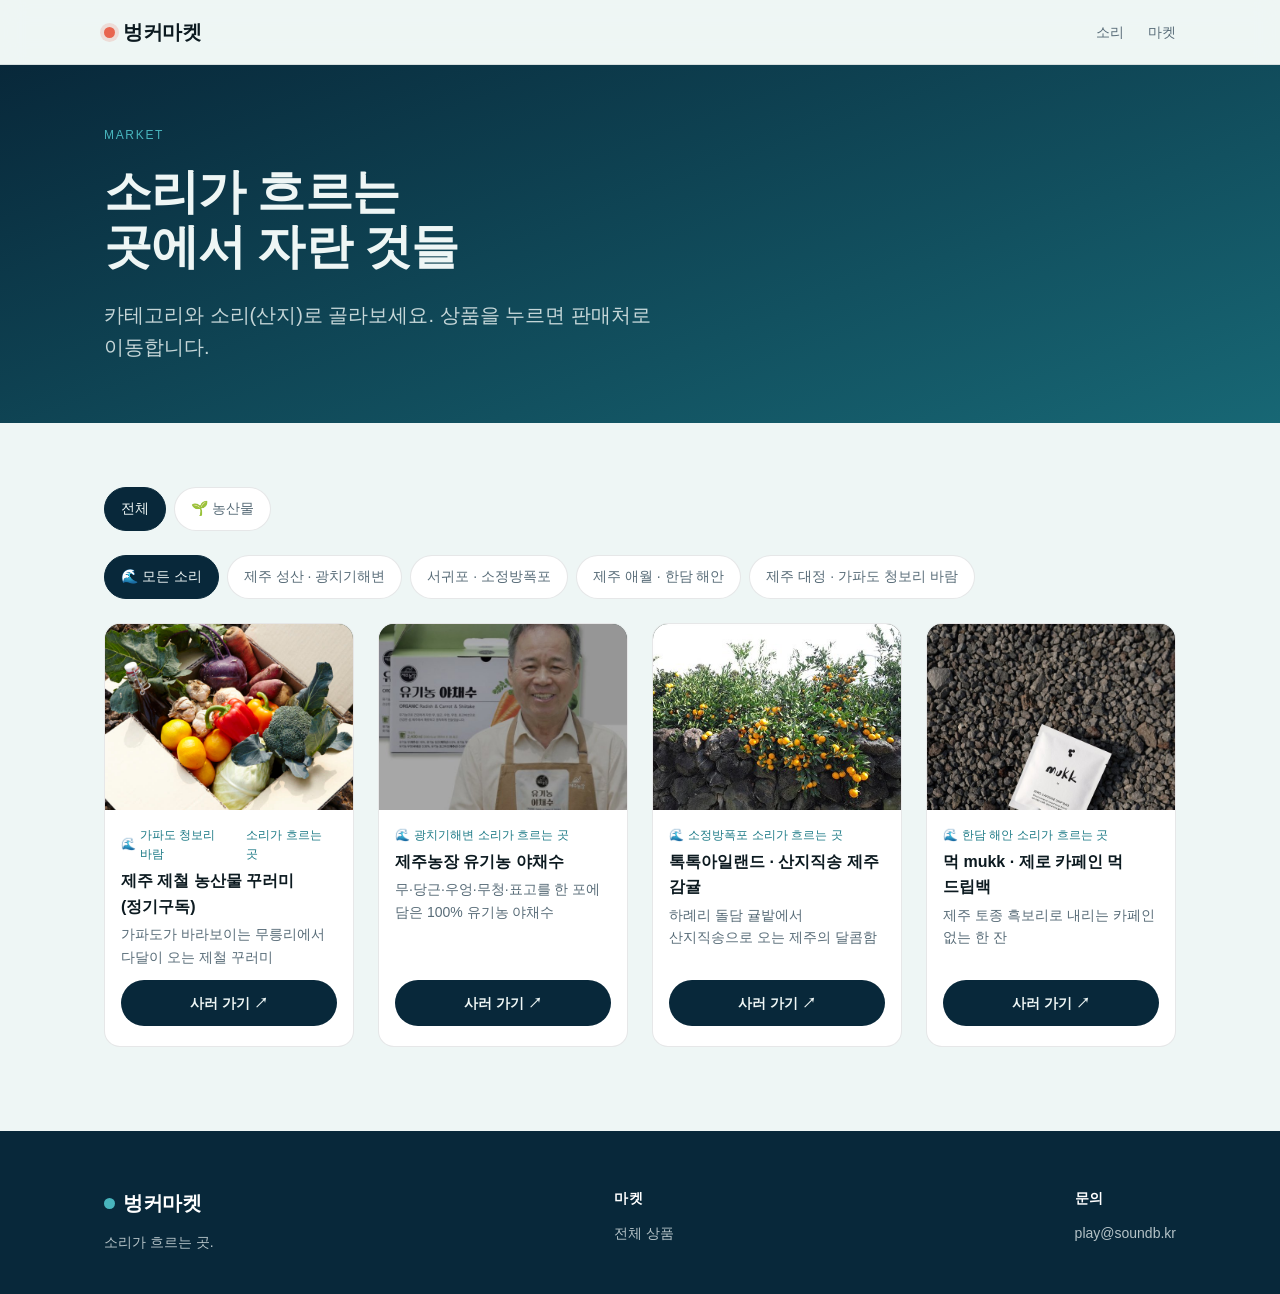
==== commit 0588d615: "상품 카드: '사러 가기'를 바다색 면 버튼으로(판매처 클릭이 카드의 목적 · 산호는 재생 몫) · '가격은 판매처에서 확인' 문구 제거 · 캐시 v=10 Co-Authored-B" ====
--- a/catalog.html
+++ b/catalog.html
@@ -5,7 +5,7 @@
 <meta name="viewport" content="width=device-width, initial-scale=1">
 <meta http-equiv="Content-Security-Policy" content="default-src 'self'; script-src 'self' 'unsafe-inline' https://gc.zgo.at; style-src 'self' 'unsafe-inline'; img-src 'self' data: https://bunkermarket.goatcounter.com; media-src 'self'; connect-src 'self' https://bunkermarket.goatcounter.com; object-src 'none'; base-uri 'self'">
 <title>마켓 · 벙커마켓</title>
-<link rel="stylesheet" href="css/style.css?v=9">
+<link rel="stylesheet" href="css/style.css?v=10">
 </head>
 <body>
 
@@ -45,9 +45,9 @@
   <div class="col"><h4>문의</h4><a href="mailto:play@soundb.kr">play@soundb.kr</a></div>
 </div></footer>
 
-<script src="js/data.js?v=9"></script>
-<script src="js/ocean.js?v=9"></script>
-<script src="js/app.js?v=9"></script>
+<script src="js/data.js?v=10"></script>
+<script src="js/ocean.js?v=10"></script>
+<script src="js/app.js?v=10"></script>
 <script>
   let state = { cat: U.qs('cat') || 'all', sound: U.qs('s') || 'all' };
   // 존재하지 않는 카테고리/소리 파라미터는 무시 (조작된 URL로 렌더가 깨지지 않게)
--- a/css/style.css
+++ b/css/style.css
@@ -154,7 +154,6 @@
 .prod-body h3{font-size:16px;font-weight:600}
 .prod-body .short{font-size:14px;color:var(--muted);margin-top:4px;flex:1}
 .prod-body .price{margin-top:12px;font-family:var(--serif);font-size:20px}
-.prod-body .price .price-note{font-size:14px;color:var(--muted)}
 .prod-body .price small{font-size:14px;color:var(--muted);font-family:var(--sans);margin-left:4px}
 .prod-actions{margin-top:12px;display:flex;gap:8px}
 .prod-actions .btn{flex:1;justify-content:center}
